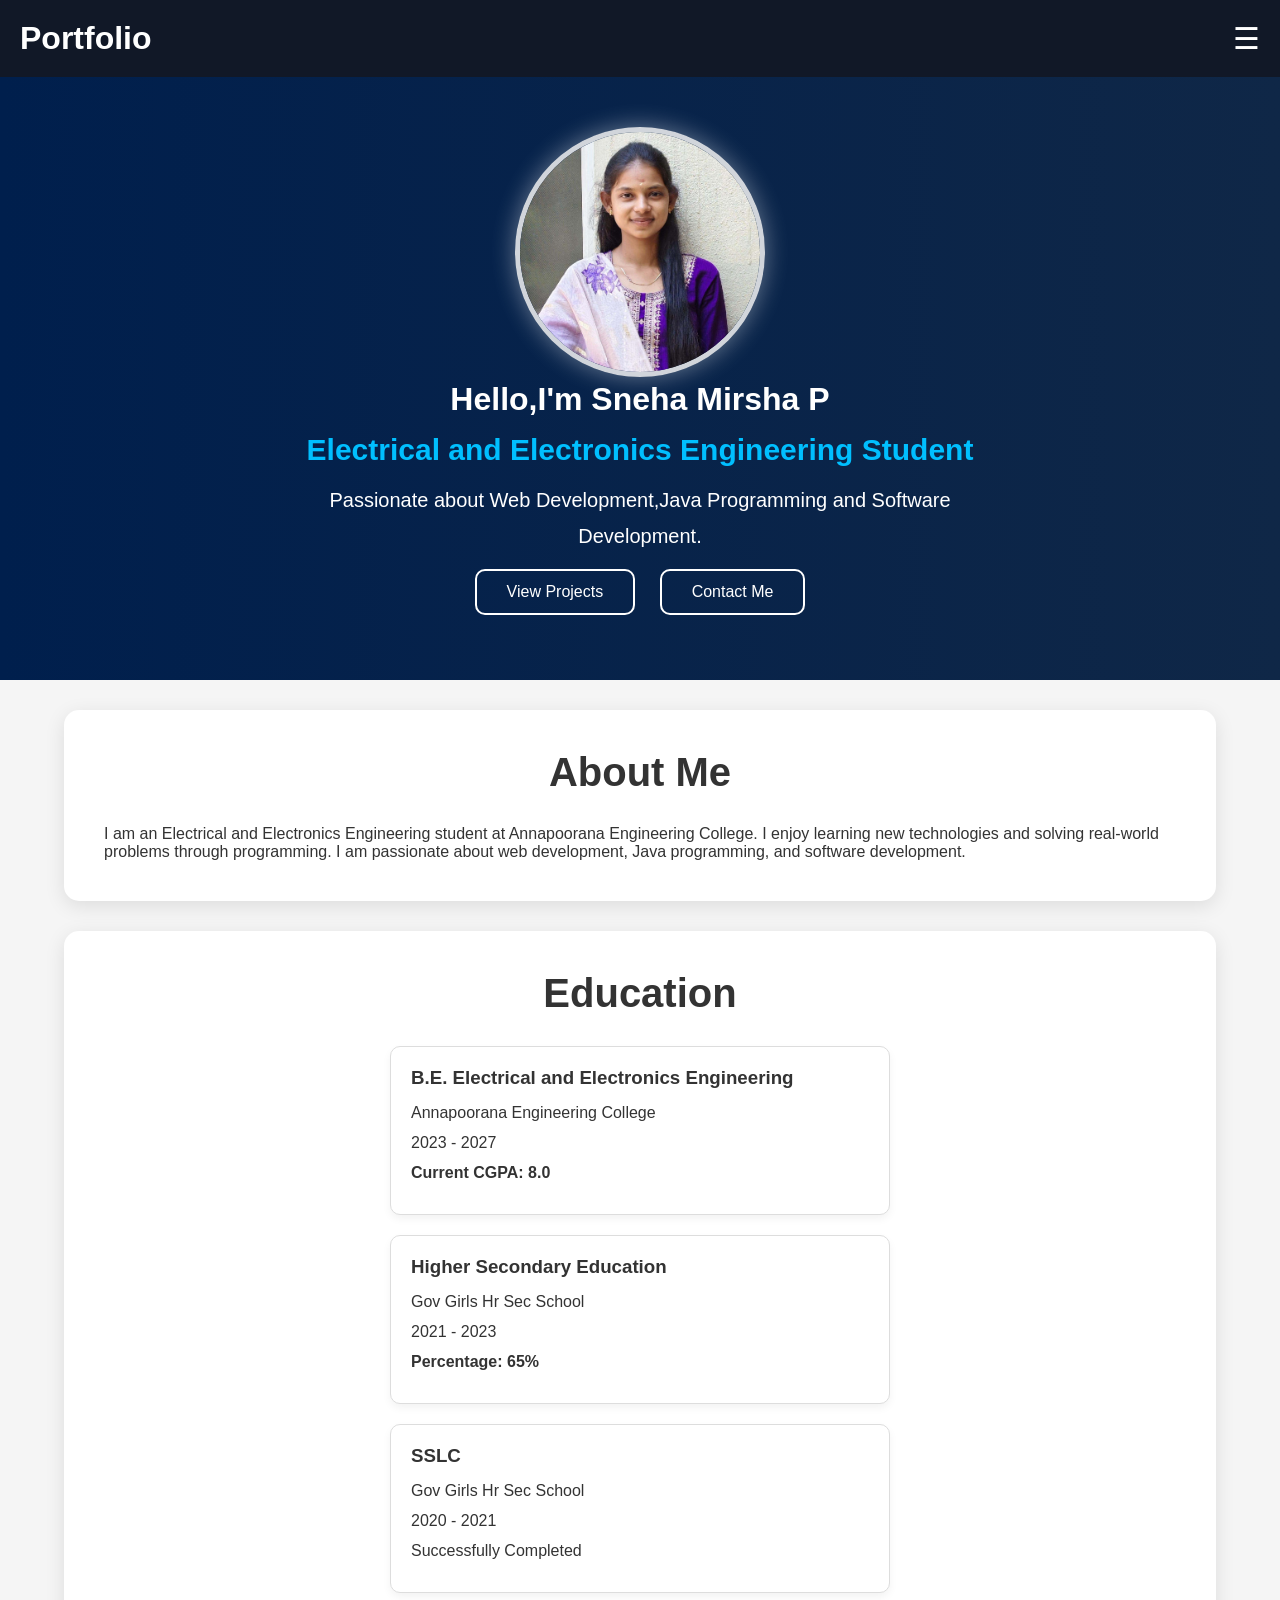
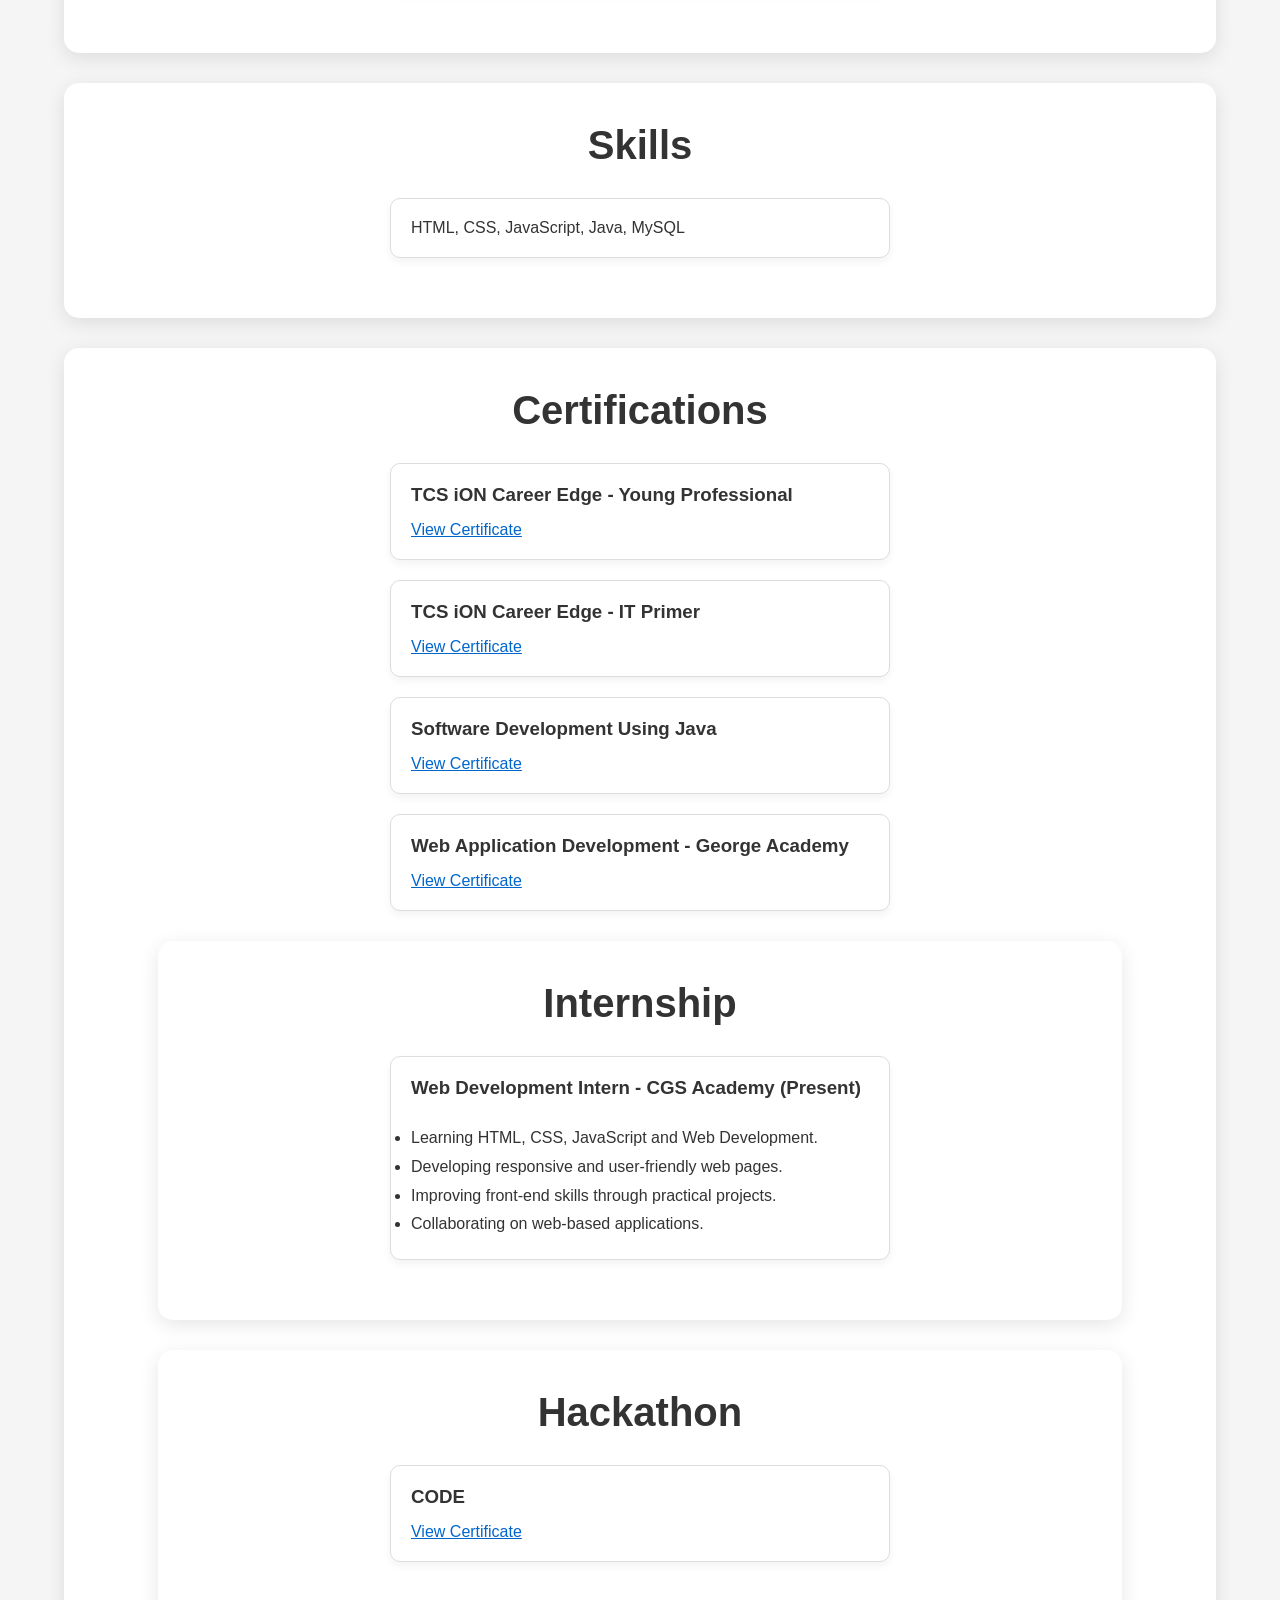
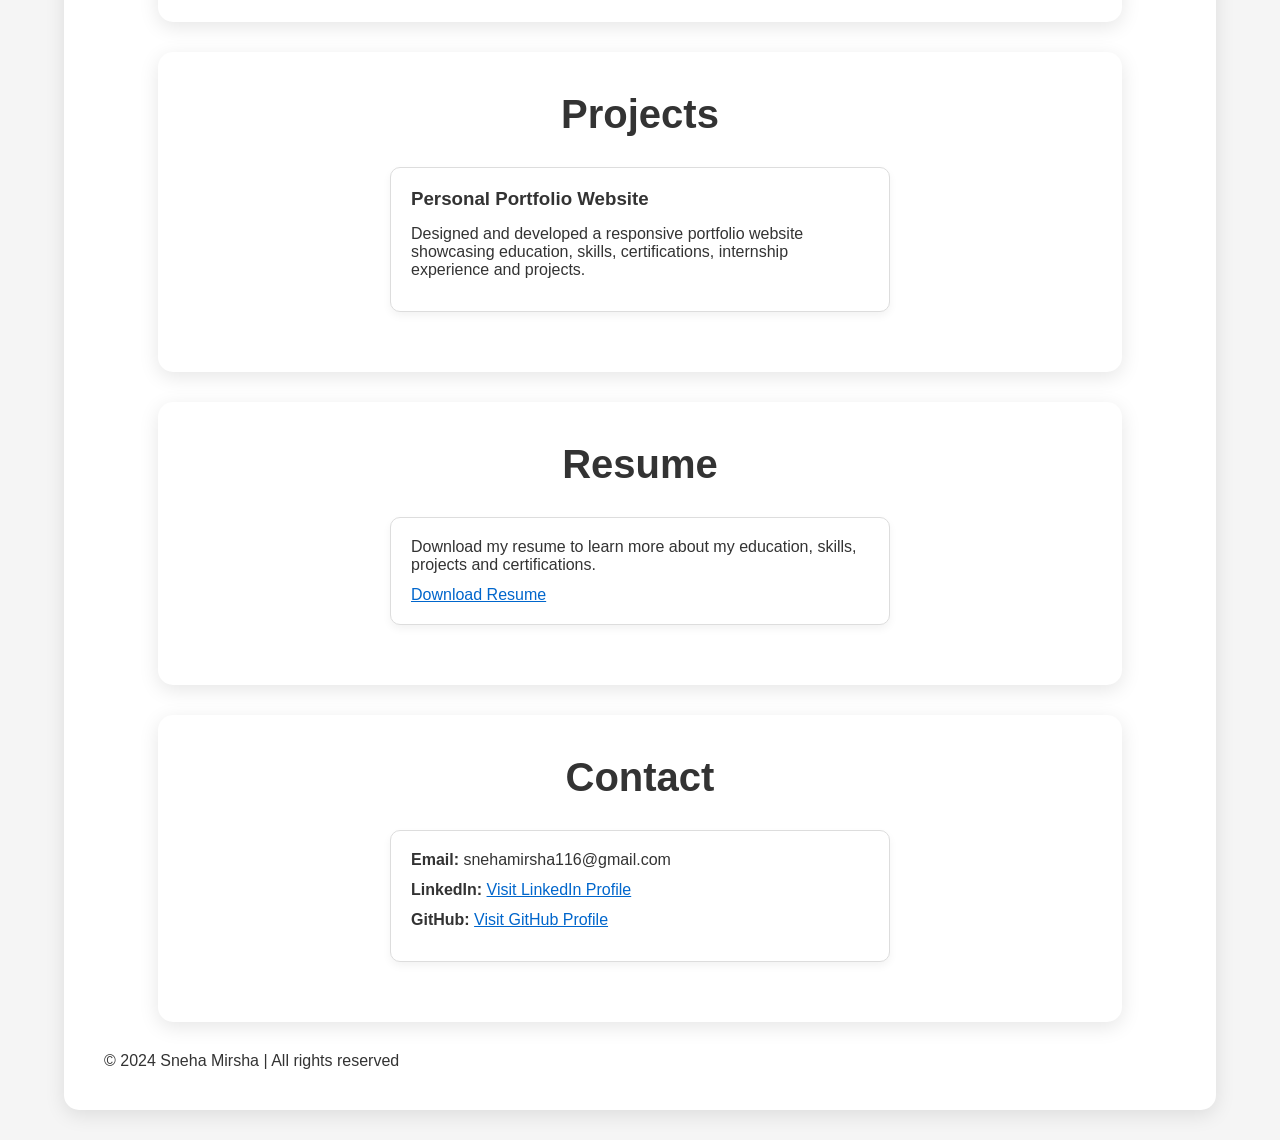
==== index.html @ e2362494 "Update index.html" ====
<!DOCTYPE html>
<html lang="en">
<head>
    <meta charset="UTF-8">
    <meta name="viewport" content="width=device-width, initial-scale=1.0">
    <title>Sneha Mirsha portfolio</title>
    <link rel="stylesheet" href="style.css">
</head>
<body>
    <nav>
        <h1>Portfolio</h1>
        <div class="menu-icon">☰</div>
    </nav>

<header class="hero">
    <img src="images/profile.jpg.jpeg" alt="Sneha Mirsha">
    <h1>Hello,I'm Sneha Mirsha P</h1>
    <h3>Electrical and Electronics Engineering Student</h3>
    <p>Passionate about Web Development,Java Programming and Software Development.</p>

    <a href="#projects" class="btn">View Projects</a>
    <a href="#contact" class="btn">Contact Me</a>
</header>

<section>
    <h2>About Me</h2>
    <p>
        I am an Electrical and Electronics Engineering student at Annapoorana Engineering College. I enjoy learning new technologies and solving real-world problems through programming. I am passionate about web development, Java programming, and software development.
    </p>
</section>

<section>
    <h2>Education</h2>

    <div class="card">
        <h3>B.E. Electrical and Electronics Engineering</h3>
        <p>Annapoorana Engineering College</p>
        <p>2023 - 2027</p>
        <p><strong>Current CGPA: 8.0</strong></p>
    </div>

    <div class="card">
        <h3>Higher Secondary Education</h3>
        <p>Gov Girls Hr Sec School</p>
        <p>2021 - 2023</p>
        <p><strong>Percentage: 65%</strong></p>
    </div>

    <div class="card">
        <h3>SSLC</h3>
        <p>Gov Girls Hr Sec School</p>
        <p>2020 - 2021</p>
        <p>Successfully Completed</p>
    </div>
</section>

<section>
    <h2>Skills</h2>
    <div class="card">
        HTML, CSS, JavaScript, Java, MySQL
    </div>
</section>

<section>
    <h2>Certifications</h2>

    <div class="card">
    <h3>TCS iON Career Edge - Young Professional</h3>

    <a href="images/youngprofessional.jpg" target="_blank">
        View Certificate
    </a>
</div>

    <div class="card">
    <h3>TCS iON Career Edge - IT Primer</h3>
    <a href="images/itprimer.jpg" target="_blank">
        View Certificate
    </a>
</div>

<div class="card">
    <h3>Software Development Using Java</h3>
    <a href="images/java.jpg" target="_blank">
        View Certificate
    </a>
</div>

<div class="card">
    <h3>Web Application Development - George Academy</h3>
    <a href="images/georgeacademy.jpg" target="_blank">
        View Certificate
    </a>
</div>

<section class="portfolio-section">
    <h2>Internship</h2>
    <div class="card">
        <h3>Web Development Intern - CGS Academy (Present)</h3>
        <ul>
            <li>Learning HTML, CSS, JavaScript and Web Development.</li>
            <li>Developing responsive and user-friendly web pages.</li>
            <li>Improving front-end skills through practical projects.</li>
            <li>Collaborating on web-based applications.</li>
        </ul>
    </div>
</section>

<section>
    <h2>Hackathon</h2>

    <div class="card">
    <h3>CODE</h3>
    <a href="images/hackathon.jpg" target="_blank">
        View Certificate
    </a>
</div>

</section>

<section id="projects">
    <h2>Projects</h2>

    <div class="card">
        <h3>Personal Portfolio Website</h3>

        <p>
            Designed and developed a responsive portfolio website showcasing education, skills, certifications, internship experience and projects.
        </p>

        <a href="https://snehamirsha-portfolio.vercel.app" target="_blank">
        </a>
    </div>
</section>

<section>
    <h2>Resume</h2>

    <div class="card">
        <p>
            Download my resume to learn more about my education, skills, projects and certifications.
        </p>

        <a href="resume.pdf" download>Download Resume</a>
    </div>
</section>

<section id="contact">
  <h2>Contact</h2>
  <div class="card">
    <p><strong>Email:</strong> snehamirsha116@gmail.com</p>
    
    <p>
      <strong>LinkedIn:</strong> 
      <a href="https://www.linkedin.com/in/snehamirsha-vijayaperumal-2962502a6" target="_blank">Visit LinkedIn Profile</a>
    </p>
    
    <p>
      <strong>GitHub:</strong> 
      <a href="https://github.com/snehamirsha116-droid" target="_blank">Visit GitHub Profile</a>
    </p>
  </div>
</section>

    <footer>
        <p>&copy; 2024 Sneha Mirsha | All rights reserved</p>
    </footer>

    <script src="script.js"></script>
</body>
</html>
---- style.css ----
*{
    margin:0;
    padding:0;
    box-sizing:border-box;
    font-family:'Poppins',sans-serif;
}

body{
    background:#f5f5f5;
    color:#333;
}

/* Navbar */
nav{
    background:#111827;
    color:white;
    padding:20px;
    display:flex;
    justify-content:space-between;
    align-items:center;
}

nav h1{
    font-size:32px;
}

.menu-icon{
    font-size:30px;
    cursor:pointer;
}

/* Hero Section */
.hero{
    background:linear-gradient(to right,#001f4d,#0f2747);
    color:white;
    padding:50px 20px;
    text-align:center;
}

.hero img{
    width:250px;
    height:250px;
    border-radius:50%;
    object-fit:cover;
    border:5px solid #d1d5db;
    box-shadow:0 0 25px rgba(255,255,255,0.4);
}

.hero h2{
    font-size:50px;
    margin-top:20px;
}

.hero h3{
    color:#00bfff;
    margin:15px 0;
    font-size:30px;
}

.hero p{
    max-width:700px;
    margin:auto;
    line-height:1.8;
    font-size:20px;
}

.btn{
    display:inline-block;
    margin:15px 10px;
    padding:12px 30px;
    border:2px solid white;
    border-radius:10px;
    color:white;
    text-decoration:none;
    transition:.3s;
}

.btn:hover{
    background:white;
    color:#001f4d;
}

/* Sections */
section{
    background:white;
    margin:30px auto;
    padding:40px;
    width:90%;
    border-radius:15px;
    box-shadow:0 5px 20px rgba(0,0,0,.1);
}

section h2{
    text-align: center;
    font-size: 40px;
    margin-bottom: 30px;
}
    

/* Cards */
.card{
    background: #fff;
    border:1px solid #ddd;
    border-radius:15px;
    padding:25px;
    margin:20px auto;
    width:80%;
    text-align:center;
    box-shadow:0 4px 10px rgba(0,0,0,0.1);
    
}

.card h3{
    margin-bottom:15px;
}

.card button{
    margin-top:15px;
    padding:10px 20px;
    border: radius 20px;
    border: 1px solid #333;
    background: white;
    cursor: pointer;
}

.card ul{
    text-align: left;
    display: inline-block;
    margin-top: 10px;
    line-height: 1.8;
}

/* Skills */
.skills{
    display:flex;
    flex-wrap:wrap;
    justify-content:center;
    gap:15px;
}

.skill{
    border:1px solid #ddd;
    padding:12px 25px;
    border-radius:10px;
    background:white;
}
/* Mobile */
@media(max-width:768px){

.hero img{
    width:180px;
    height:180px;
}

.hero h2{
    font-size:32px;
}

.hero h3{
    font-size:24px;
}

.hero p{
    font-size:18px;
}

section h2{
    font-size:32px;
}

}
.card {
  border: 1px solid #ddd;
  padding: 20px;
  border-radius: 10px;
  background: white;
  max-width: 500px;
  margin: 20px auto;
  box-shadow: 0 4px 8px rgba(0, 0, 0, 0.05);
  text-align: left;
}

.card p {
  margin-bottom: 12px;
  font-size: 16px;
  color: #333;
}

.card a {
  color: #0066cc;
  text-decoration: underline;
}
.contact-icons {
    text-align: center;
    margin: 30px 0;
    padding-bottom: 20px;
}

.contact-icons a {
    margin: 0 15px;
    font-size: 32px;
    color: #0077b5;
    text-decoration: none;
    display: inline-block;
    transition: transform 0.3s ease, color 0.3s ease;
}

.contact-icons a:hover {
    transform: scale(1.2);
    color: #005582;
}
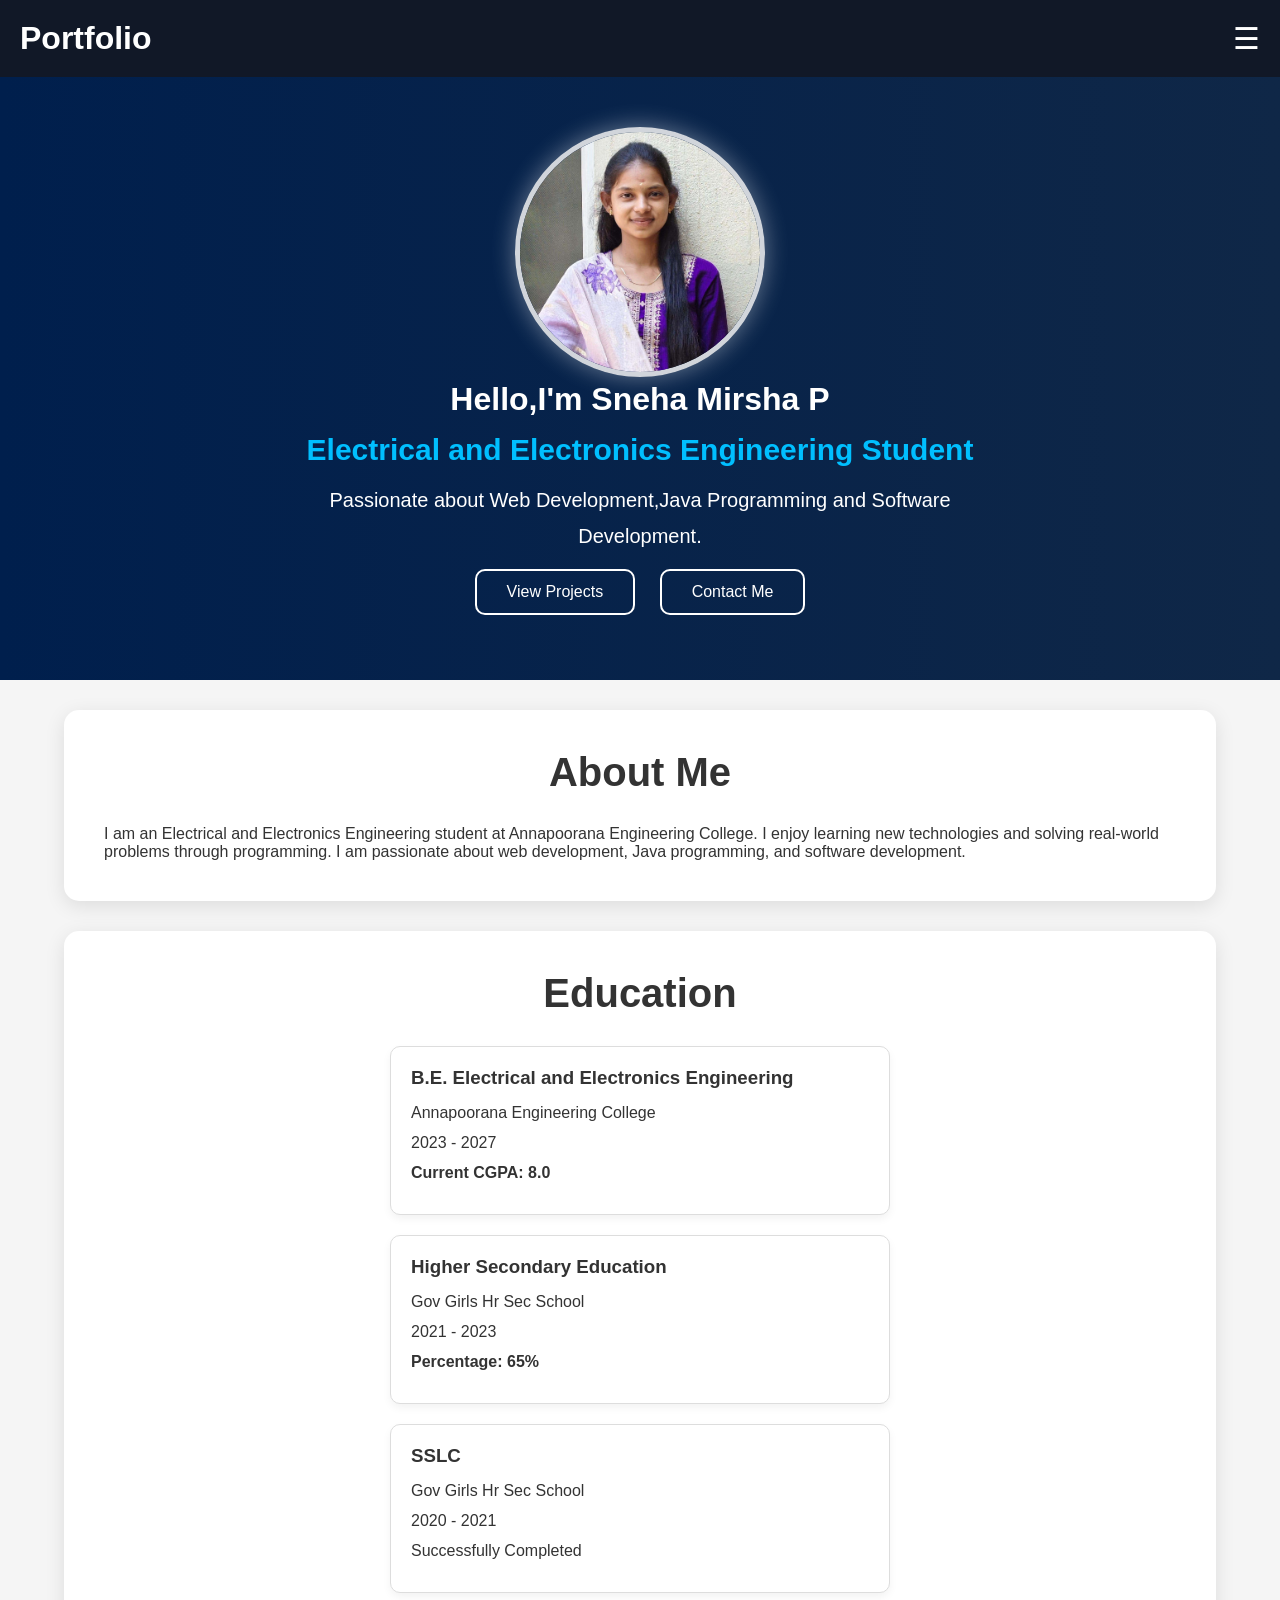
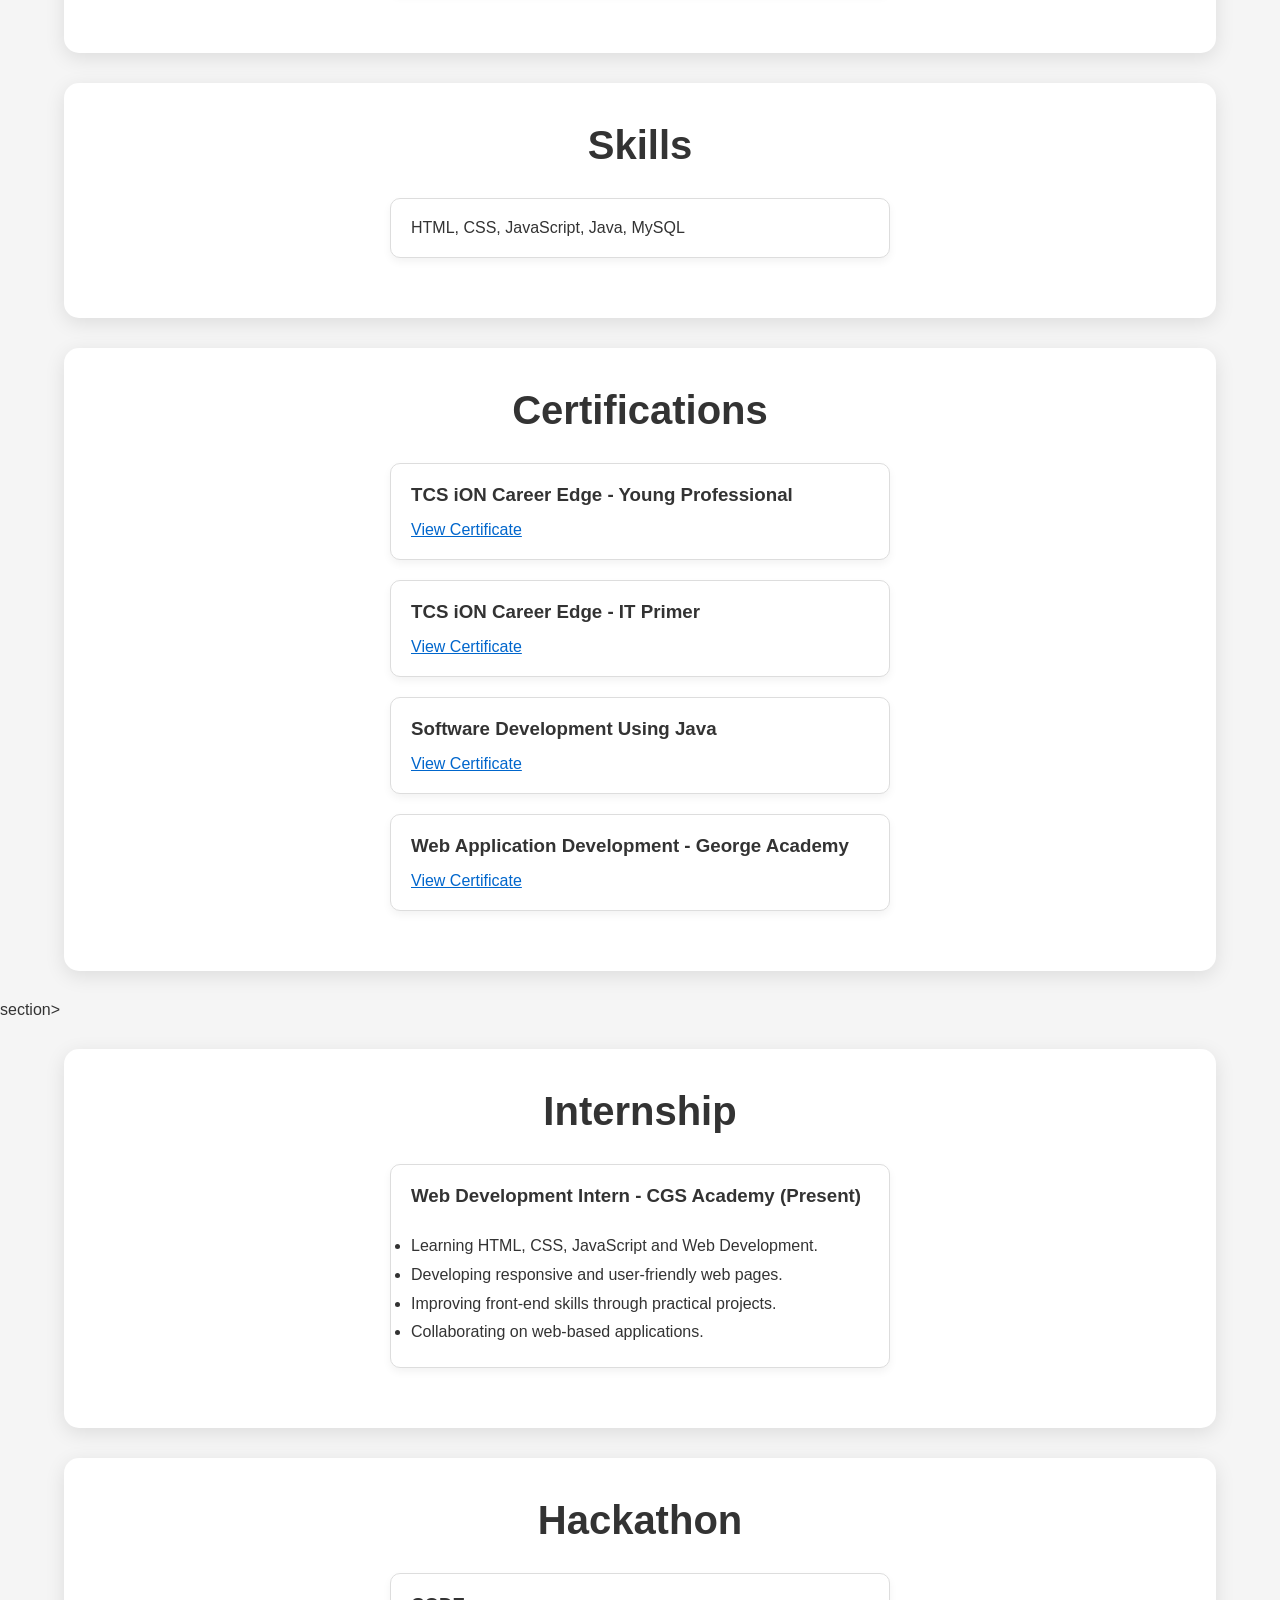
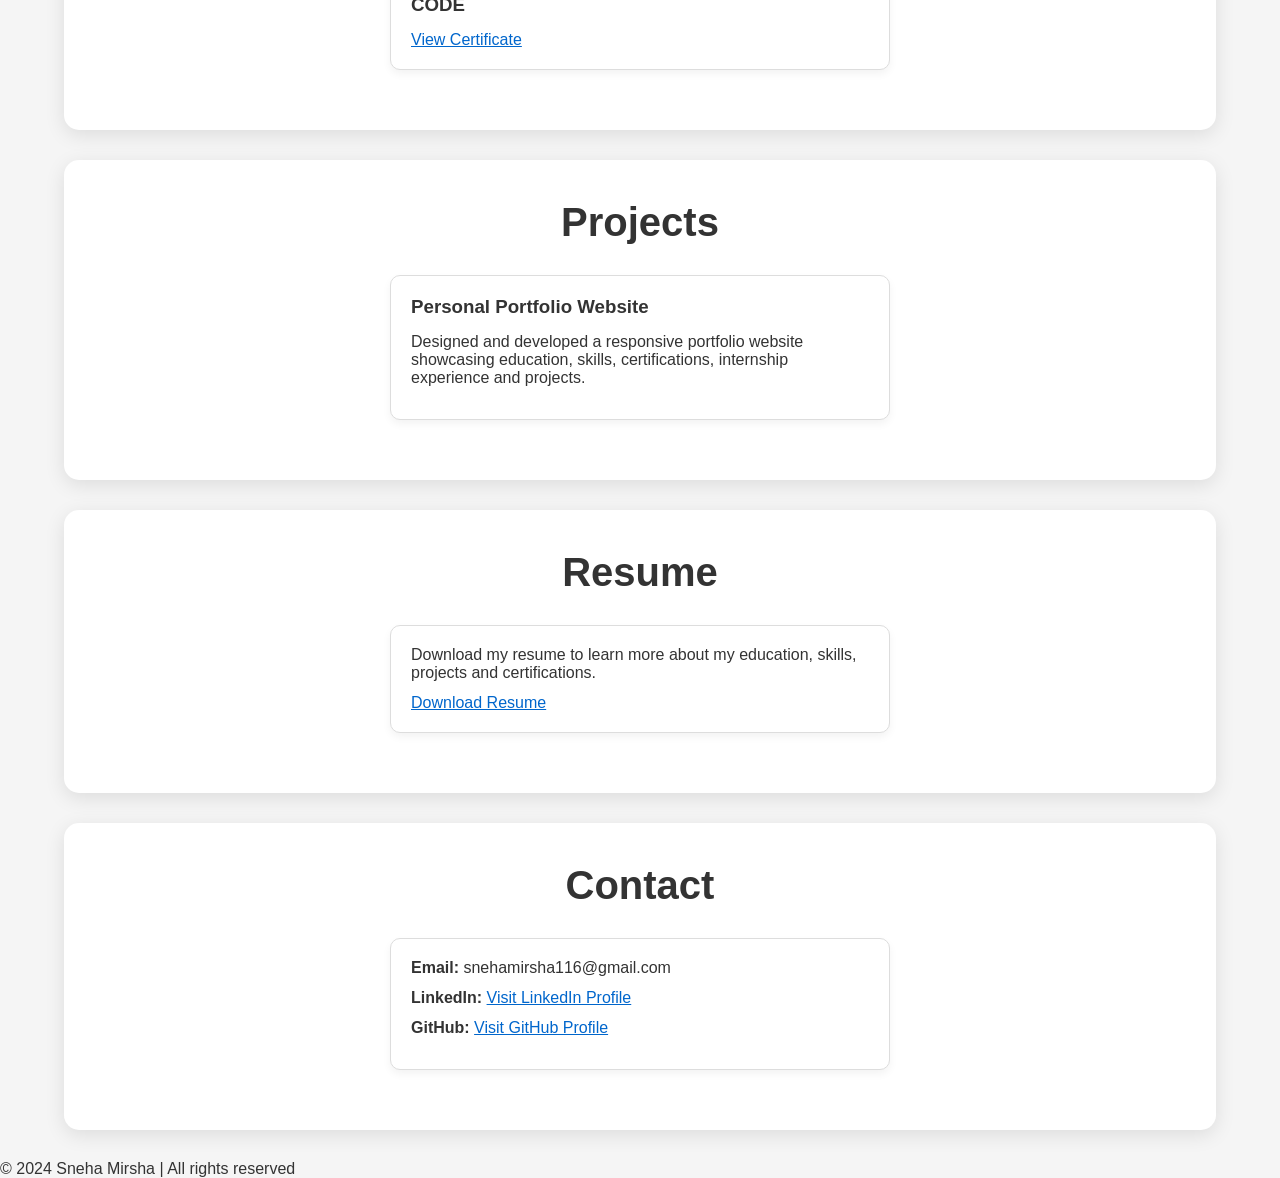
==== commit 7f853b62: "Format HTML file with proper indentation" ====
--- a/index.html
+++ b/index.html
@@ -92,7 +92,7 @@
         View Certificate
     </a>
 </div>
-
+</section>section>
 <section class="portfolio-section">
     <h2>Internship</h2>
     <div class="card">
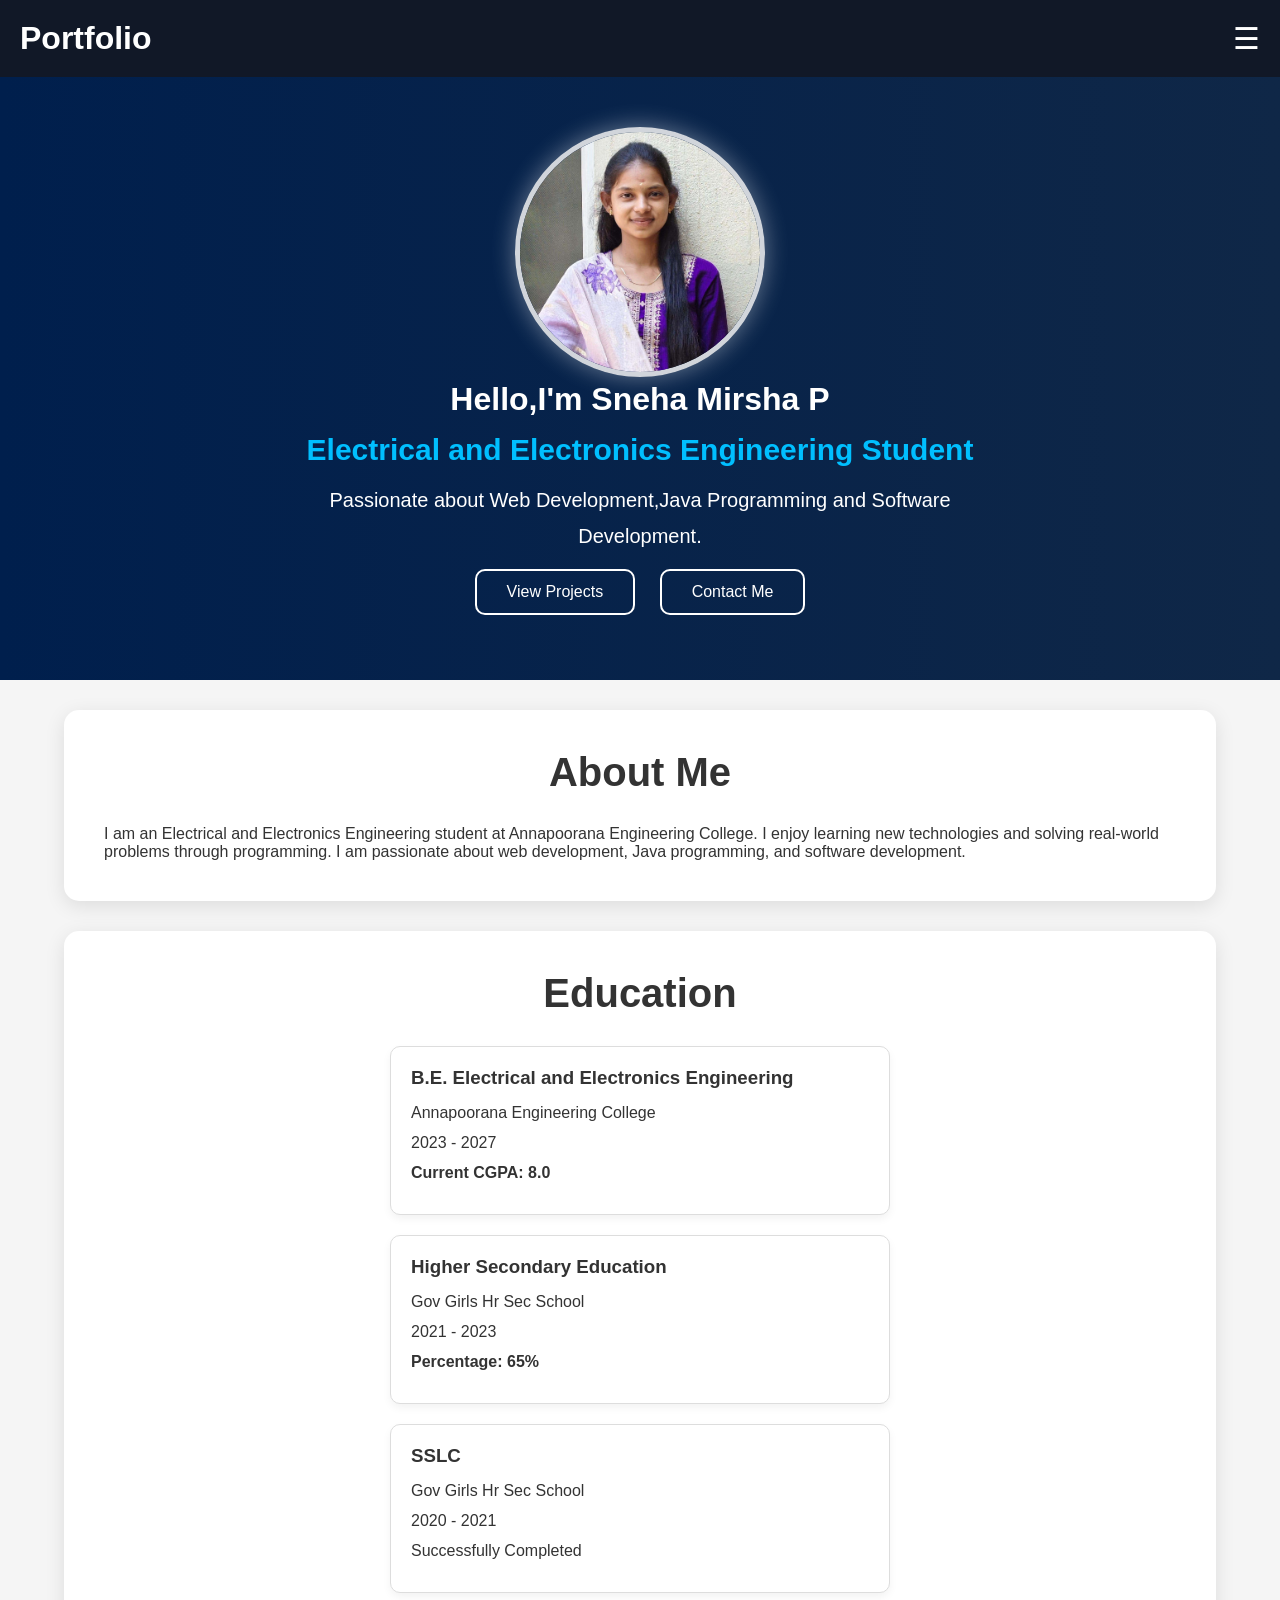
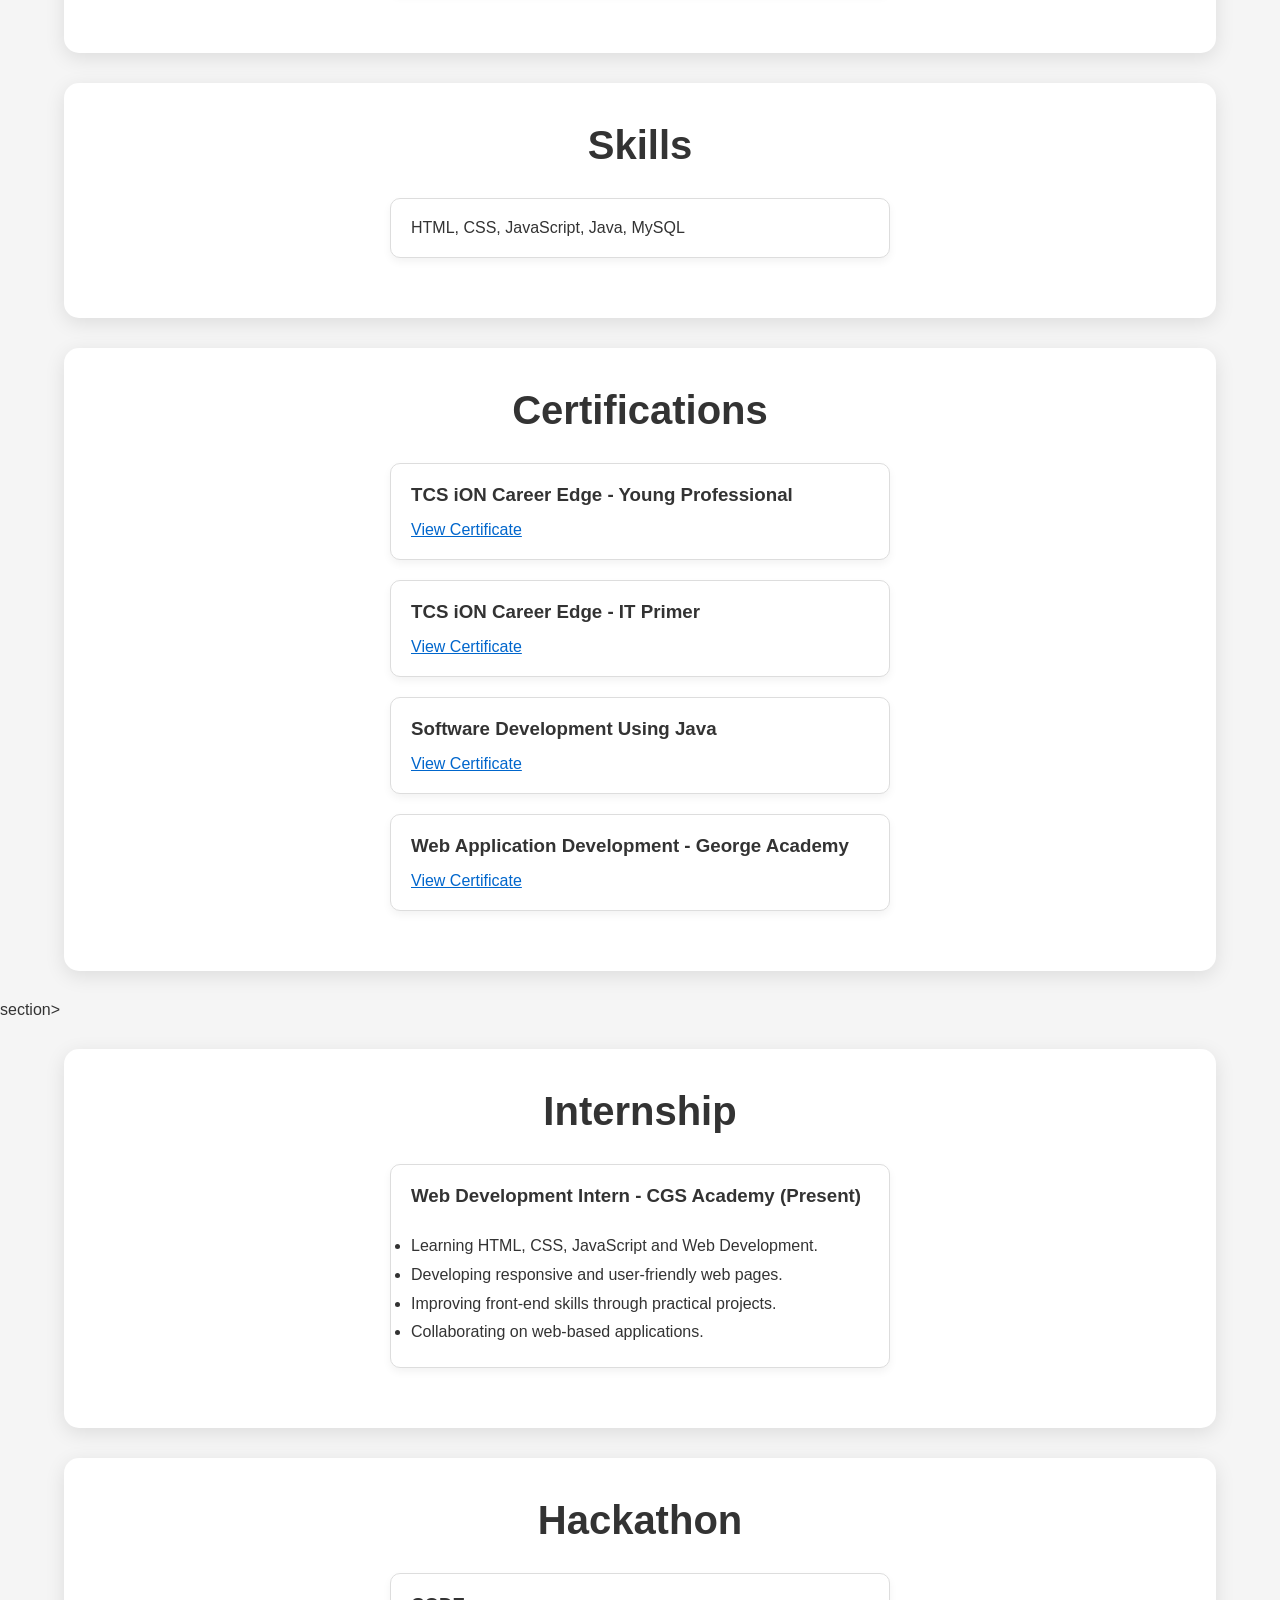
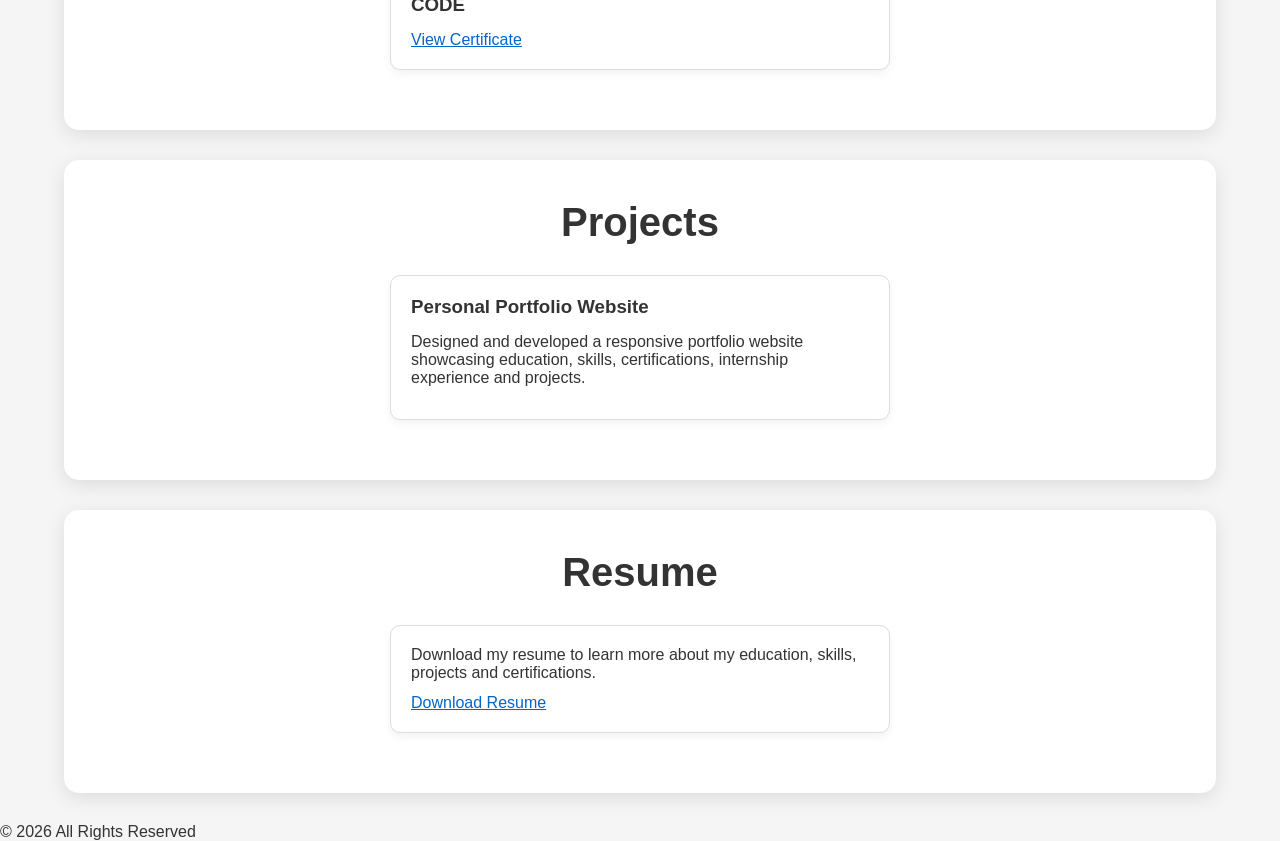
==== commit 0d6edf7e: "Update index.html" ====
--- a/index.html
+++ b/index.html
@@ -67,28 +67,28 @@
     <div class="card">
     <h3>TCS iON Career Edge - Young Professional</h3>
 
-    <a href="images/youngprofessional.jpg" target="_blank">
+    <a href="images/youngprofessional.jpg.jpeg" target="_blank">
         View Certificate
     </a>
 </div>
 
     <div class="card">
     <h3>TCS iON Career Edge - IT Primer</h3>
-    <a href="images/itprimer.jpg" target="_blank">
+    <a href="images/itprimer.jpg.jpeg" target="_blank">
         View Certificate
     </a>
 </div>
 
 <div class="card">
     <h3>Software Development Using Java</h3>
-    <a href="images/java.jpg" target="_blank">
+    <a href="images/java.jpg.jpeg" target="_blank">
         View Certificate
     </a>
 </div>
 
 <div class="card">
     <h3>Web Application Development - George Academy</h3>
-    <a href="images/georgeacademy.jpg" target="_blank">
+    <a href="images/georgeacademy.jpg.jpeg" target="_blank">
         View Certificate
     </a>
 </div>
@@ -111,7 +111,7 @@
 
     <div class="card">
     <h3>CODE</h3>
-    <a href="images/hackathon.jpg" target="_blank">
+    <a href="images/hackathon.jpg.jpeg" target="_blank">
         View Certificate
     </a>
 </div>
@@ -145,27 +145,14 @@
     </div>
 </section>
 
-<section id="contact">
-  <h2>Contact</h2>
-  <div class="card">
-    <p><strong>Email:</strong> snehamirsha116@gmail.com</p>
-    
-    <p>
-      <strong>LinkedIn:</strong> 
-      <a href="https://www.linkedin.com/in/snehamirsha-vijayaperumal-2962502a6" target="_blank">Visit LinkedIn Profile</a>
-    </p>
-    
-    <p>
-      <strong>GitHub:</strong> 
-      <a href="https://github.com/snehamirsha116-droid" target="_blank">Visit GitHub Profile</a>
-    </p>
-  </div>
-</section>
-
-    <footer>
-        <p>&copy; 2024 Sneha Mirsha | All rights reserved</p>
-    </footer>
-
+<footer id="contact">
+    <div class="footer-icons">
+        <a href="https://github.com/snehamirsha116-droid" target="_blank" aria-label="GitHub"><i class="fab fa-github"></i></a>
+        <a href="https://www.linkedin.com/in/snehamirsha-vijayaperumal-2962502a6" target="_blank" aria-label="LinkedIn"><i class="fab fa-linkedin"></i></a>
+        <a href="mailto:snehamirsha116@gmail.com" aria-label="Email"><i class="fas fa-envelope"></i></a>
+    </div>
+    <p>&copy; 2026 All Rights Reserved</p>
+</footer>
     <script src="script.js"></script>
 </body>
 </html>
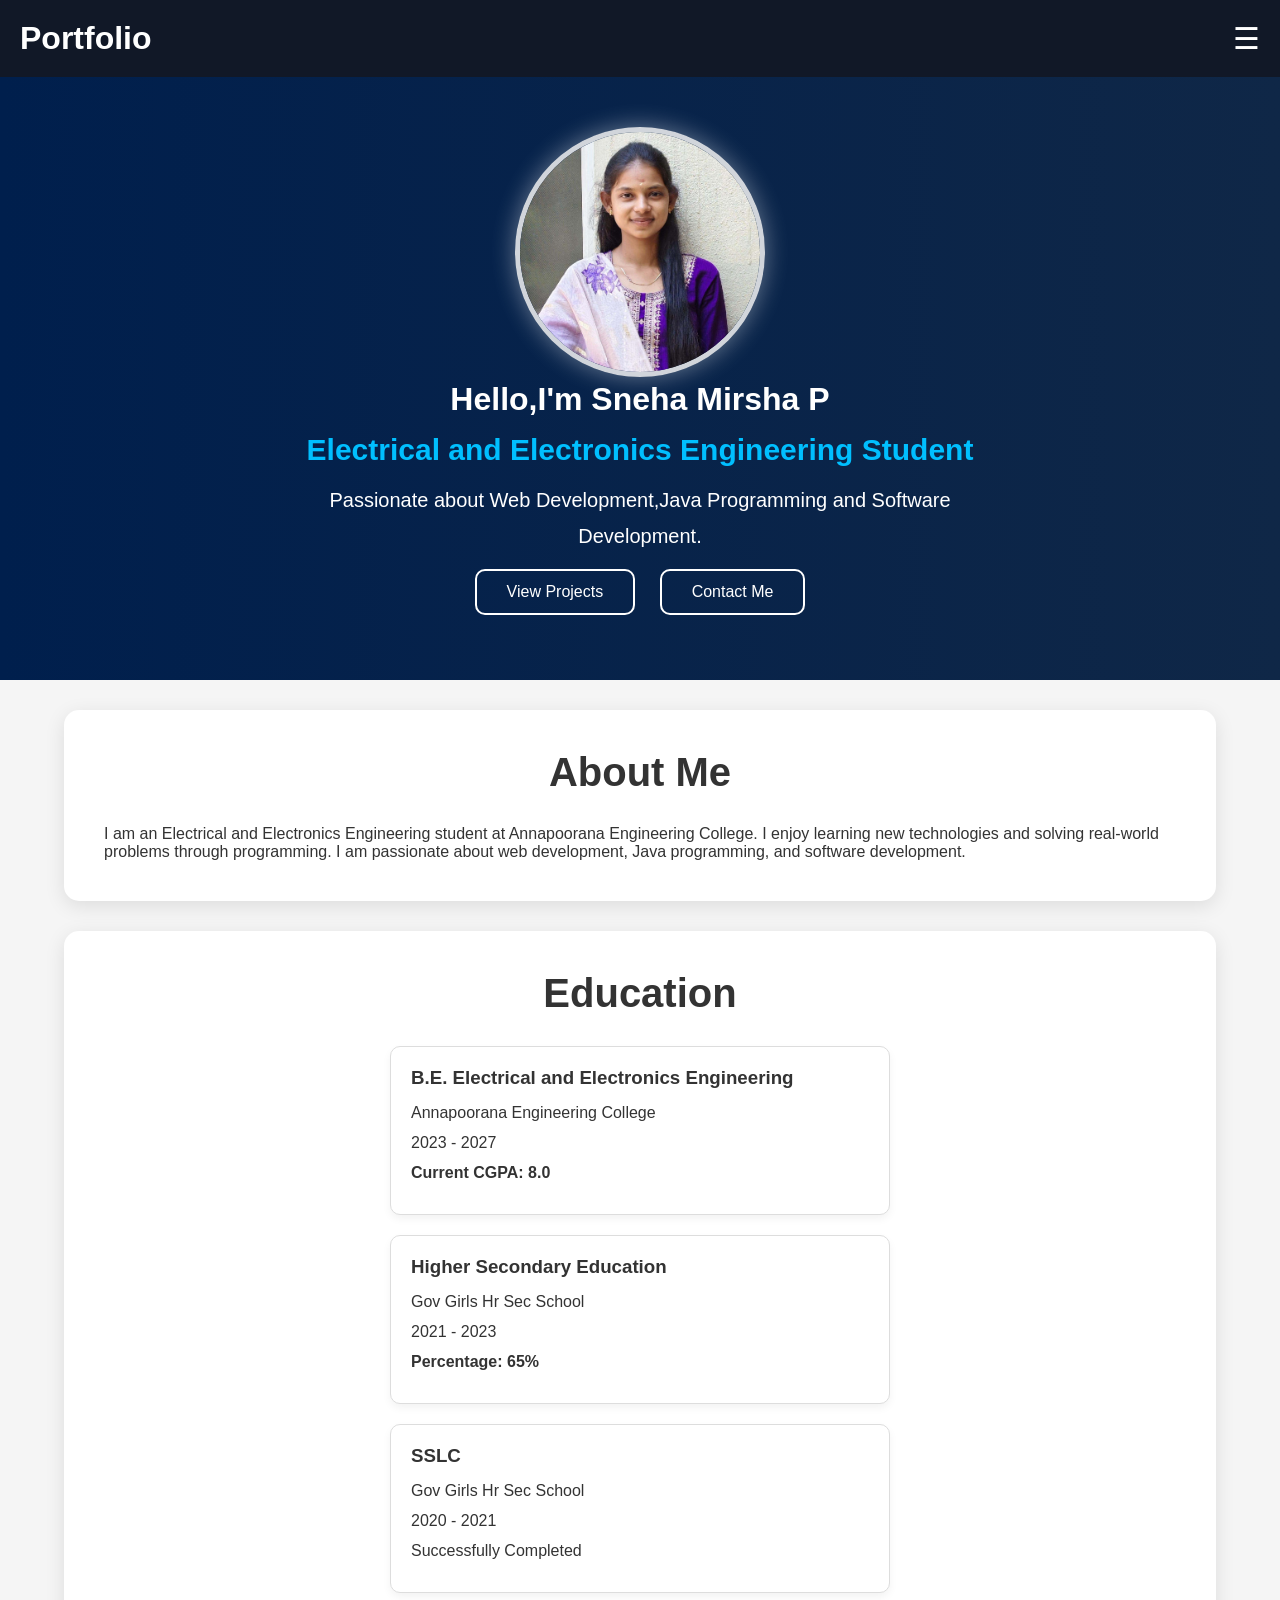
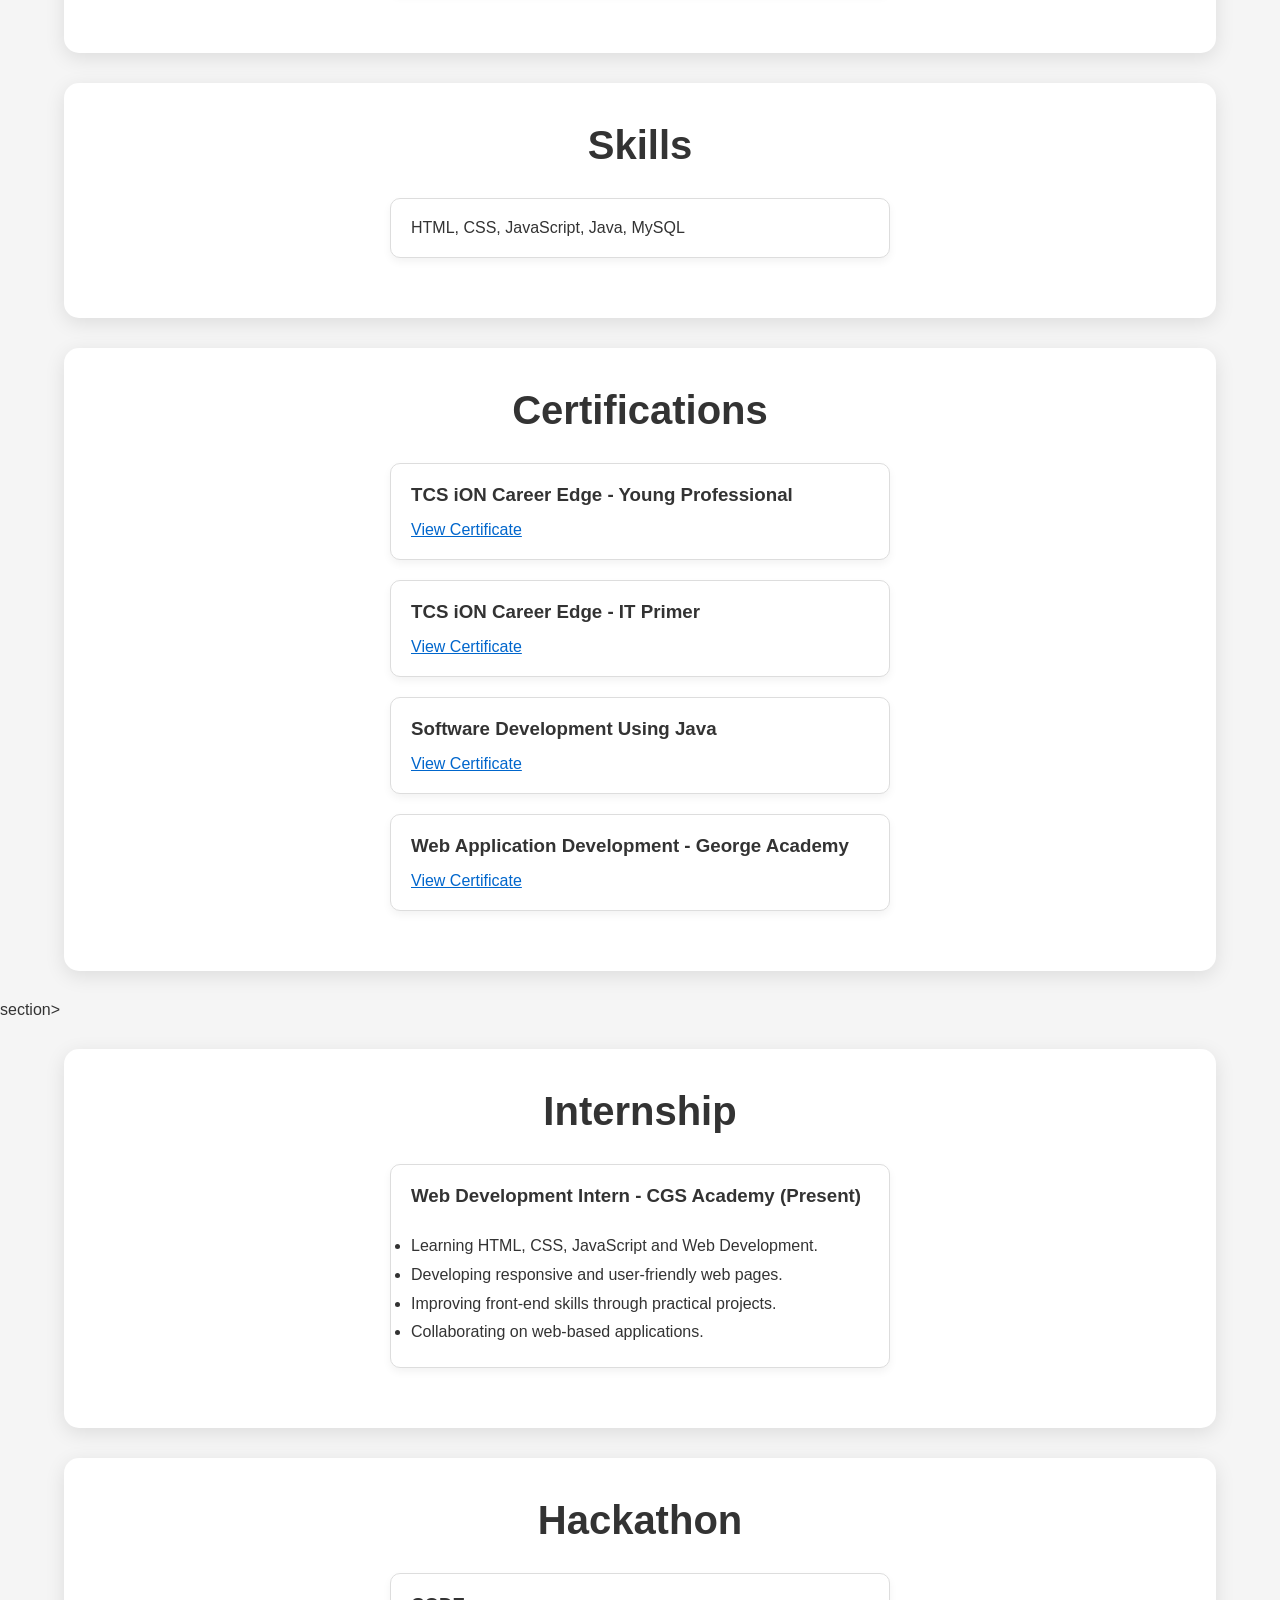
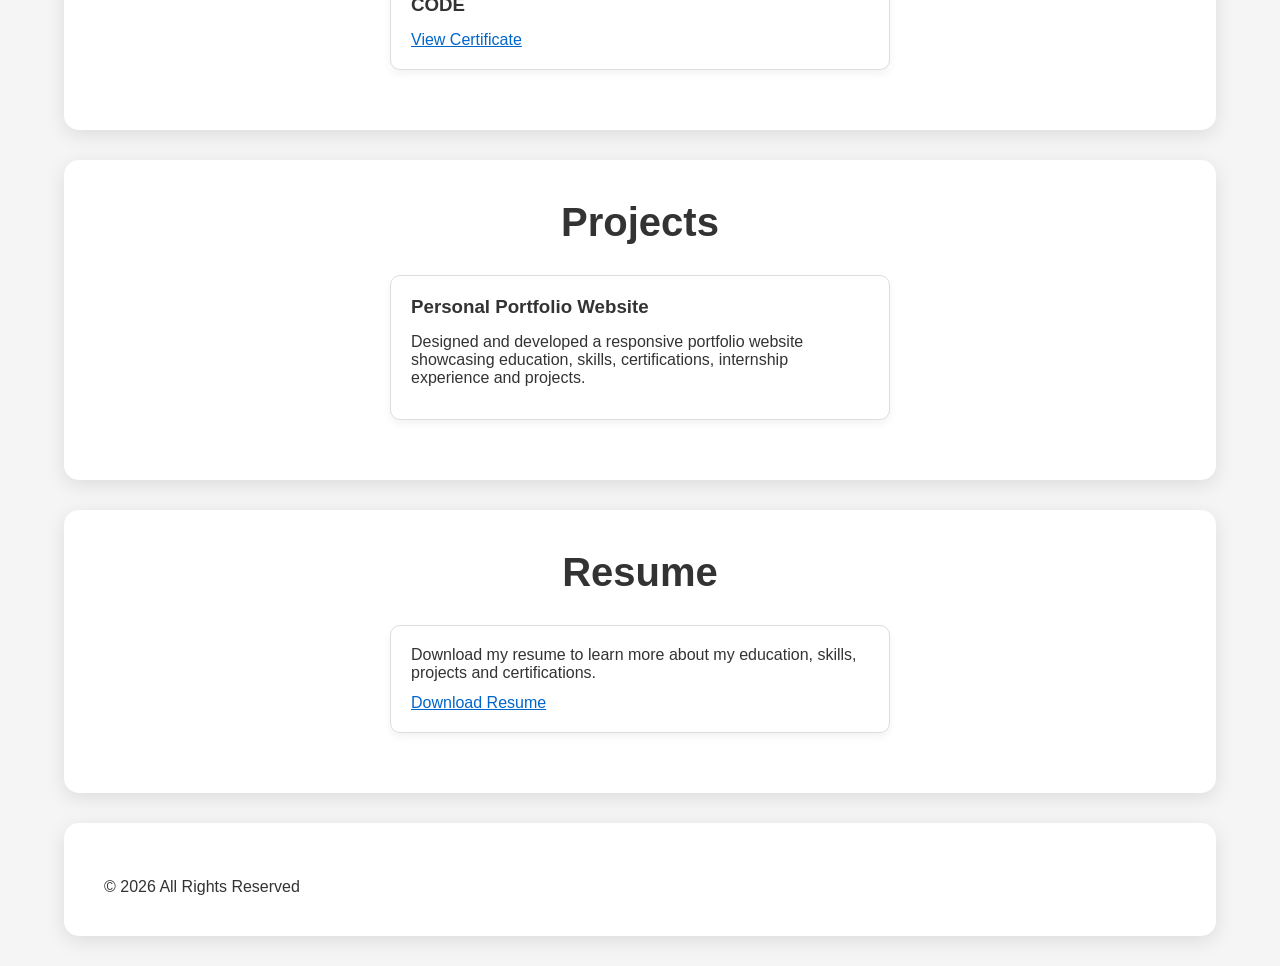
==== commit 738a3f21: "Update index.html" ====
--- a/index.html
+++ b/index.html
@@ -145,14 +145,14 @@
     </div>
 </section>
 
-<footer id="contact">
+<section id="contact">
     <div class="footer-icons">
         <a href="https://github.com/snehamirsha116-droid" target="_blank" aria-label="GitHub"><i class="fab fa-github"></i></a>
         <a href="https://www.linkedin.com/in/snehamirsha-vijayaperumal-2962502a6" target="_blank" aria-label="LinkedIn"><i class="fab fa-linkedin"></i></a>
         <a href="mailto:snehamirsha116@gmail.com" aria-label="Email"><i class="fas fa-envelope"></i></a>
     </div>
     <p>&copy; 2026 All Rights Reserved</p>
-</footer>
+</section>
     <script src="script.js"></script>
 </body>
 </html>
--- a/style.css
+++ b/style.css
@@ -190,22 +190,34 @@
   color: #0066cc;
   text-decoration: underline;
 }
-.contact-icons {
+footer {
+    background-color: #1a1a1a;
+    padding: 30px 20px;
     text-align: center;
-    margin: 30px 0;
-    padding-bottom: 20px;
-}
-
-.contact-icons a {
-    margin: 0 15px;
-    font-size: 32px;
+    width: 100%;
+}
+
+.footer-icons {
+    margin-bottom: 15px;
+    display: flex;
+    justify-content: center;
+    gap: 25px;
+}
+
+.footer-icons a {
     color: #0077b5;
-    text-decoration: none;
+    font-size: 24px;
+    transition: transform 0.2s, color 0.2s;
     display: inline-block;
-    transition: transform 0.3s ease, color 0.3s ease;
-}
-
-.contact-icons a:hover {
-    transform: scale(1.2);
-    color: #005582;
-}
+}
+
+.footer-icons a:hover {
+    color: #00a0dc;
+    transform: scale(1.1);
+}
+
+footer p {
+    color: #ffffff;
+    font-size: 14px;
+    margin: 0;
+}
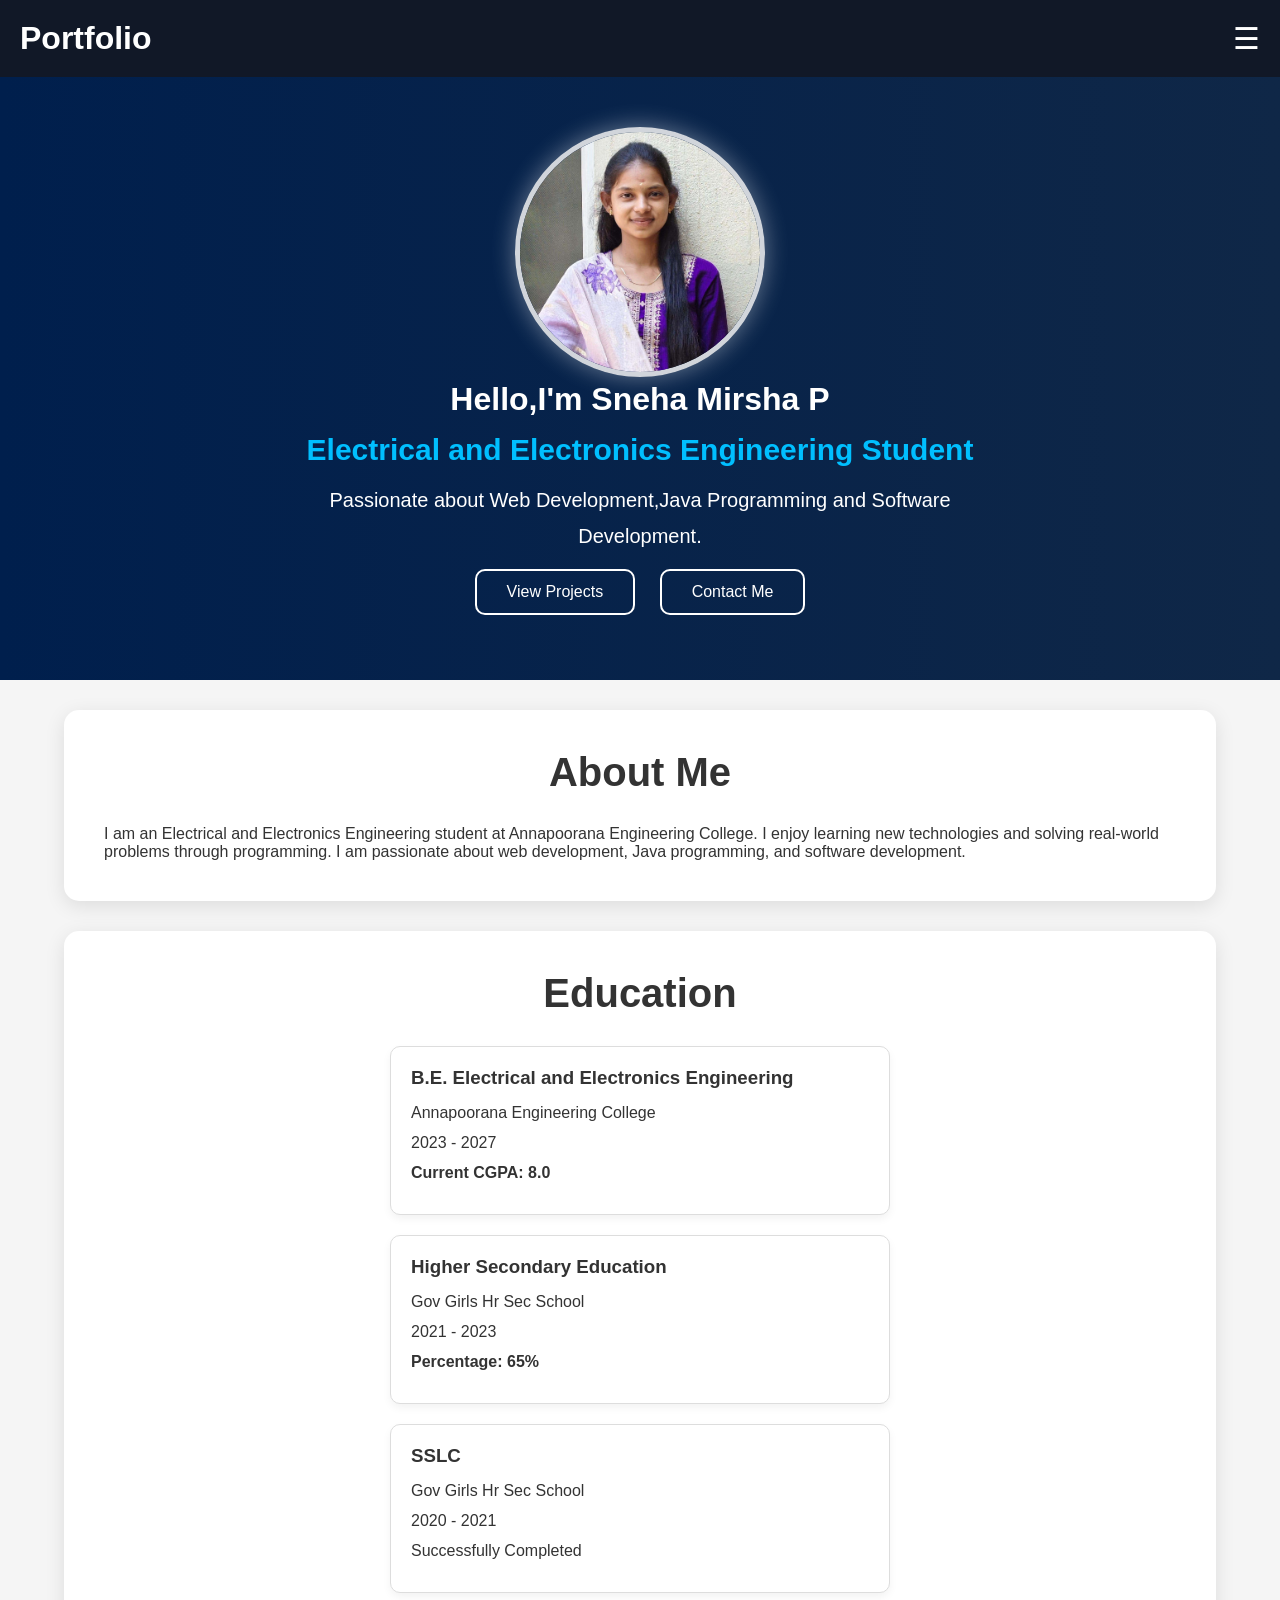
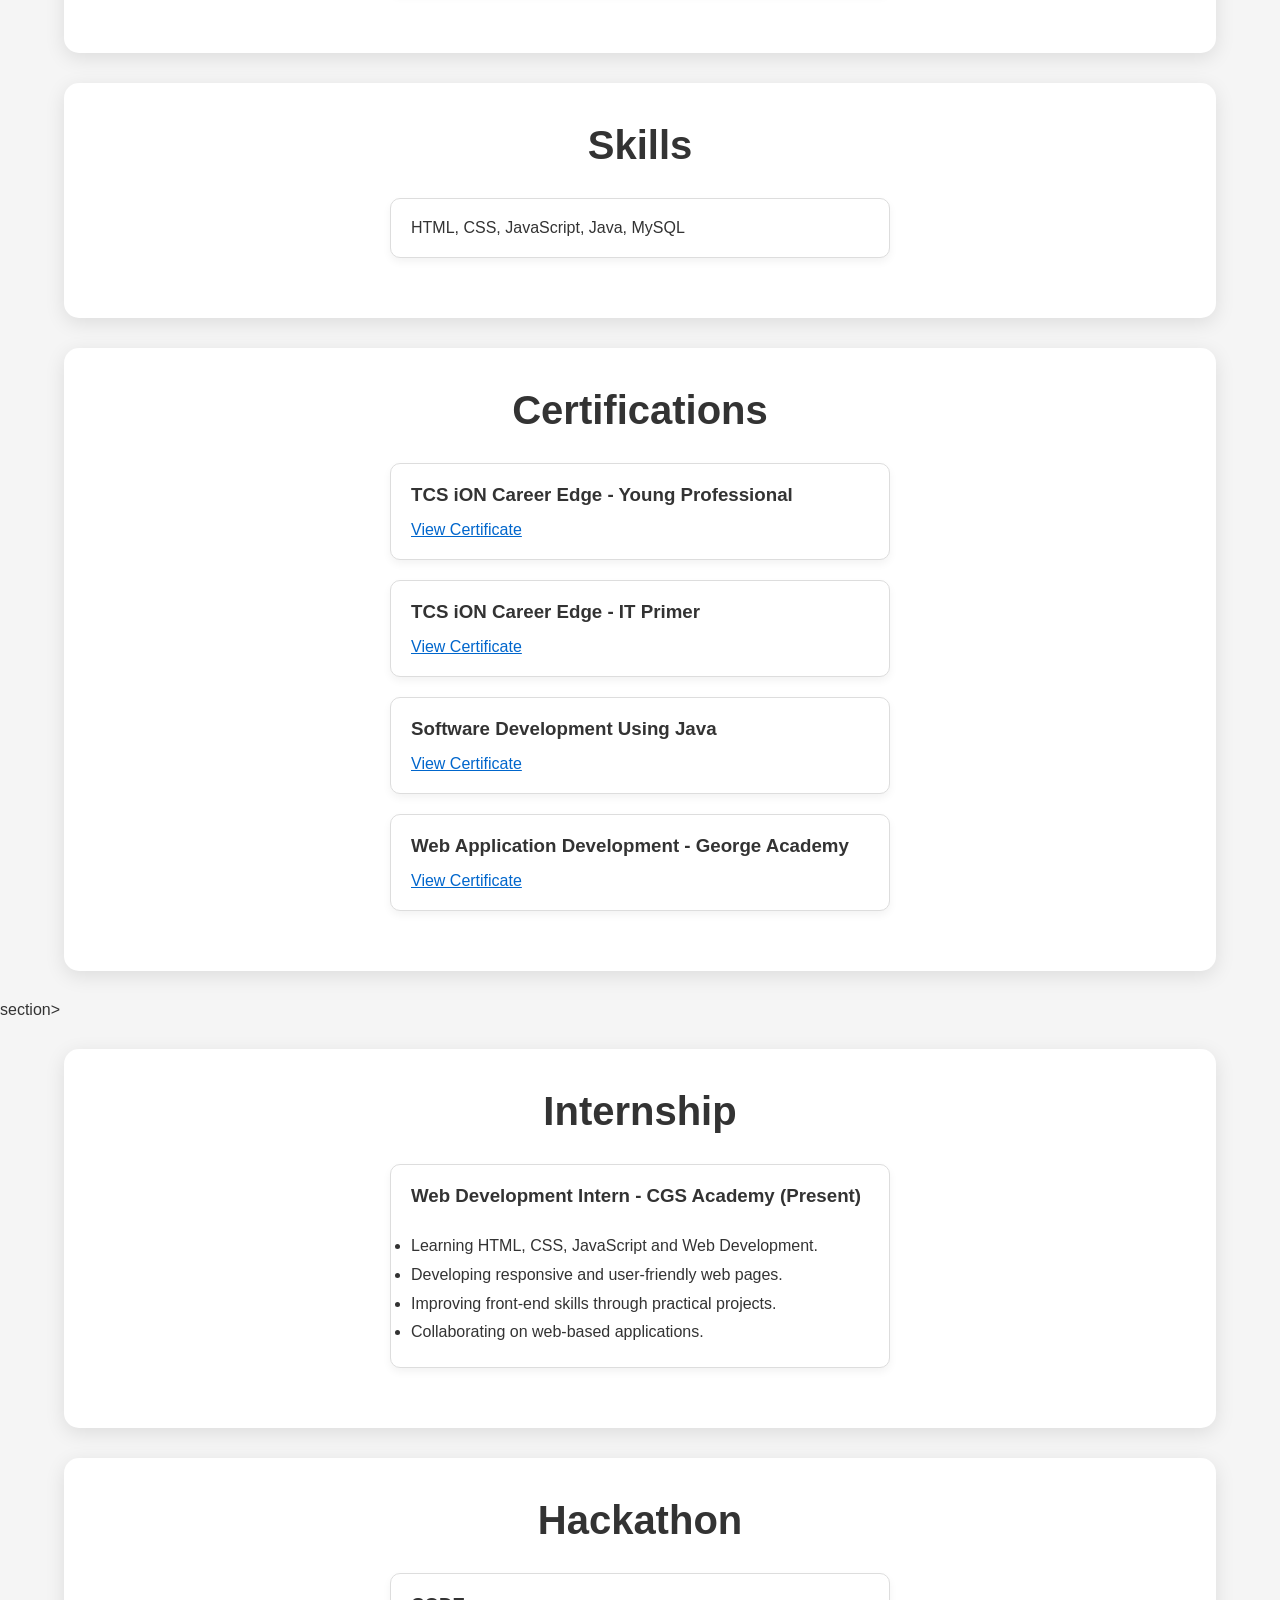
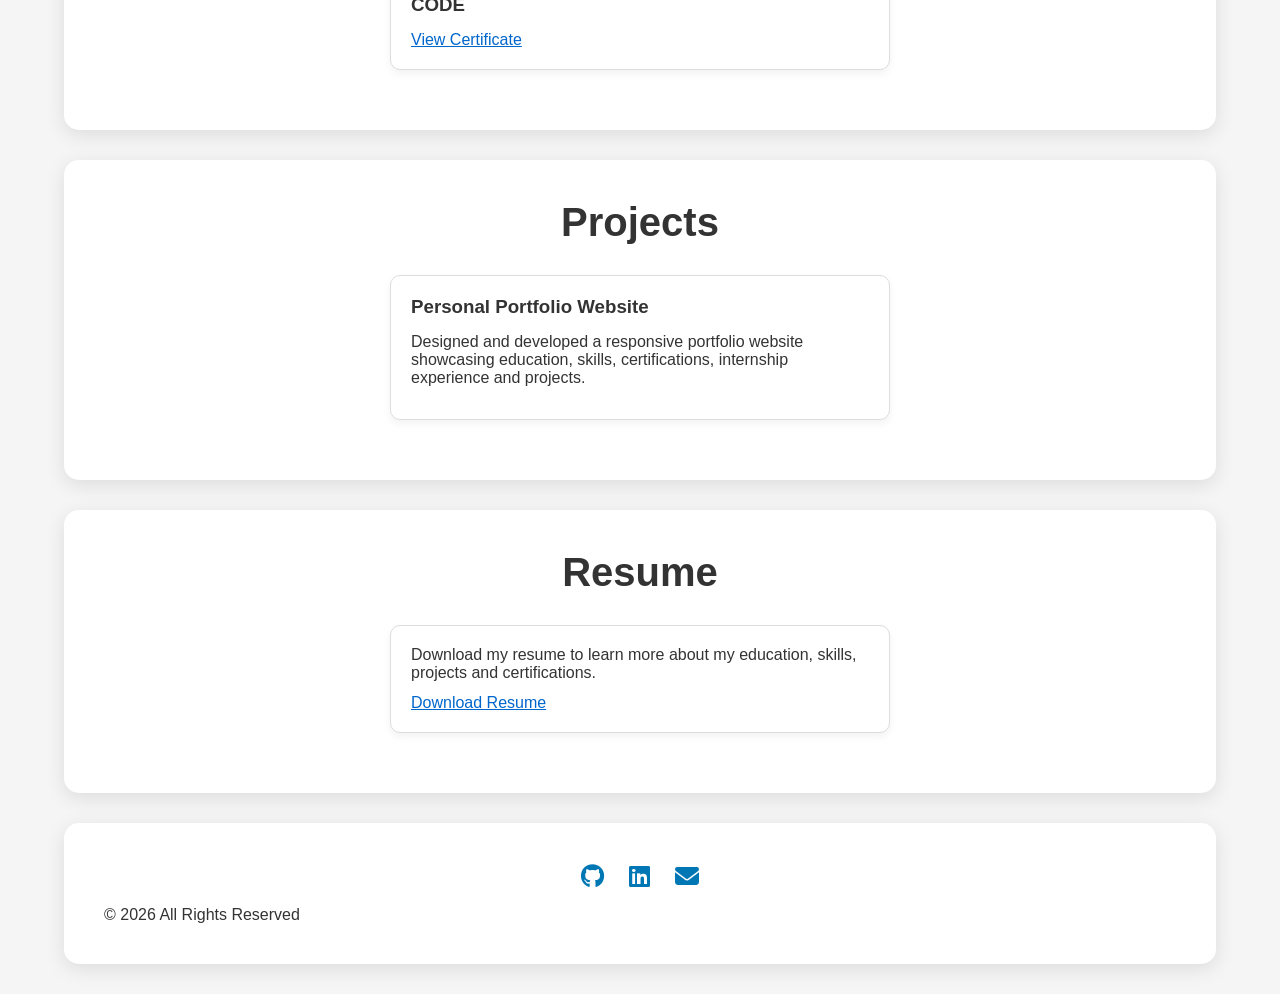
==== commit b06fdc3b: "Update index.html" ====
--- a/index.html
+++ b/index.html
@@ -5,6 +5,7 @@
     <meta name="viewport" content="width=device-width, initial-scale=1.0">
     <title>Sneha Mirsha portfolio</title>
     <link rel="stylesheet" href="style.css">
+    <link rel="stylesheet" href="https://cdnjs.cloudflare.com/ajax/libs/font-awesome/6.4.0/css/all.min.css">
 </head>
 <body>
     <nav>
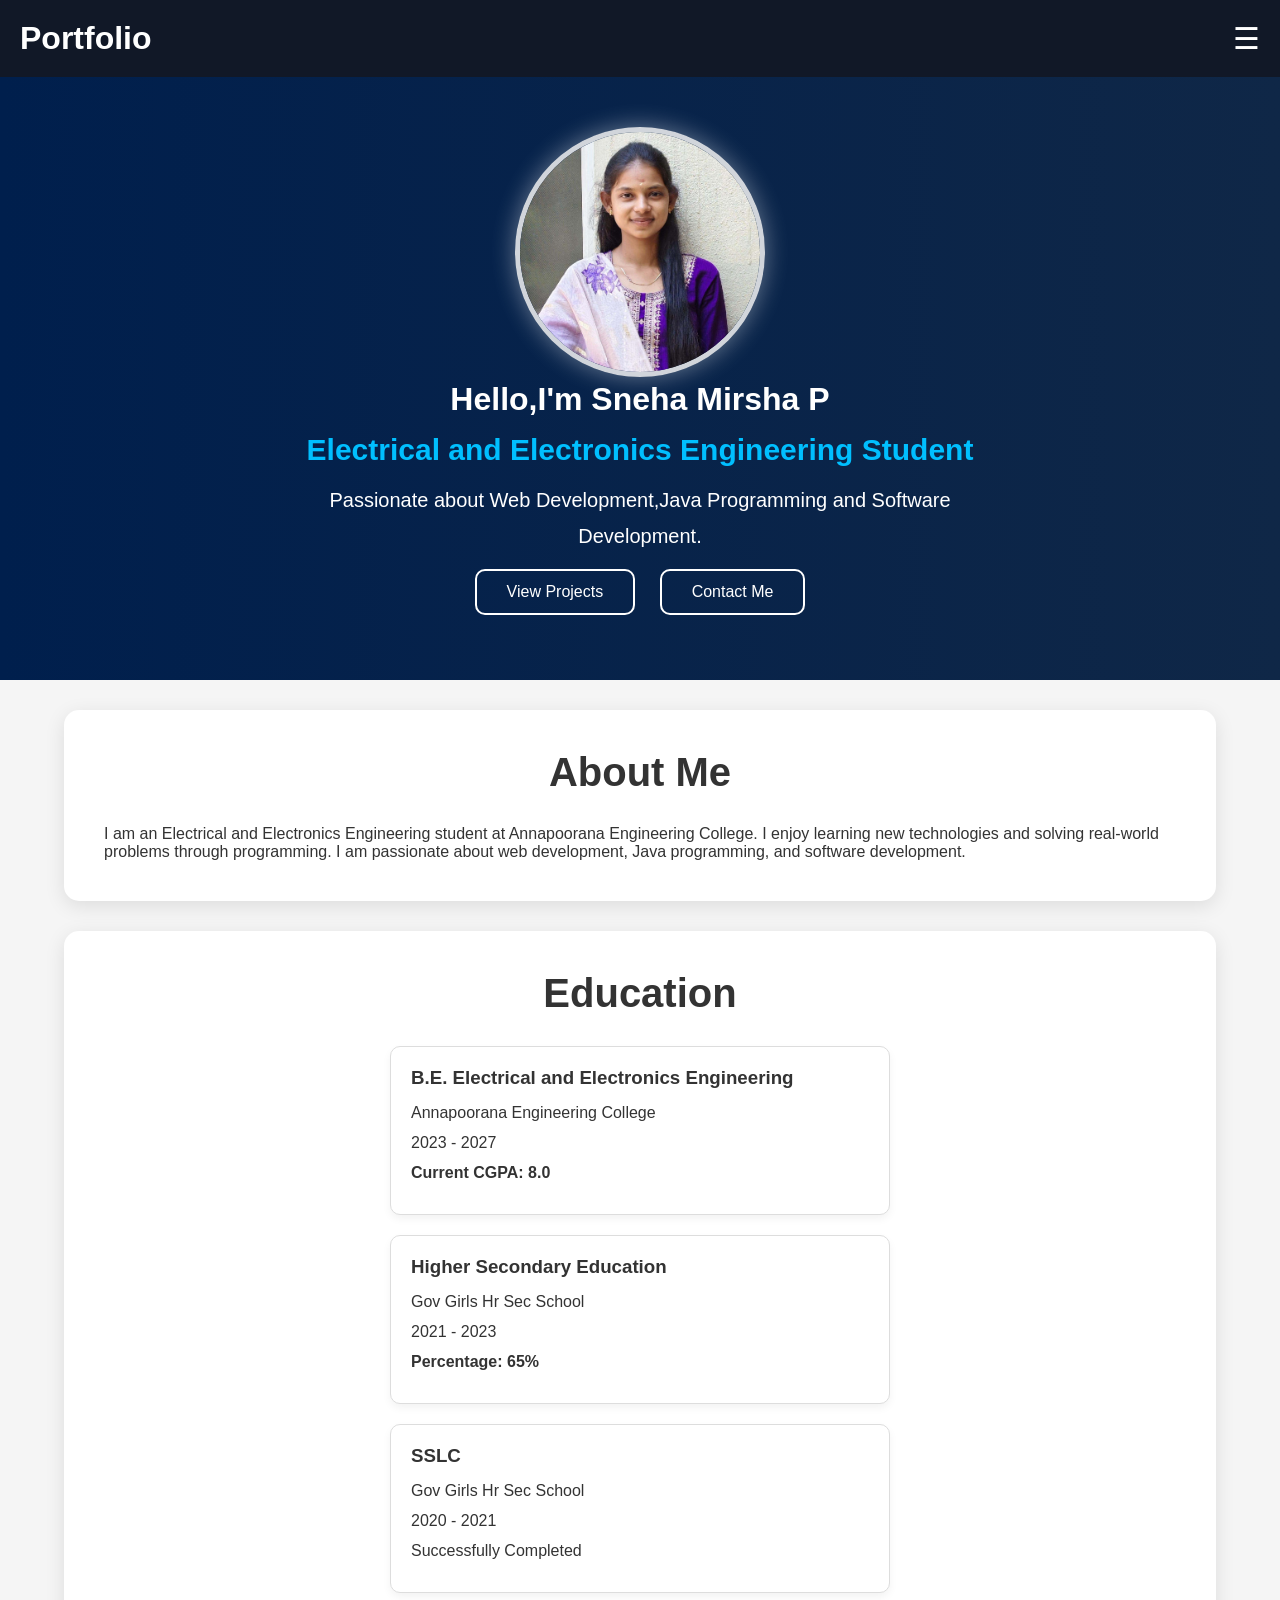
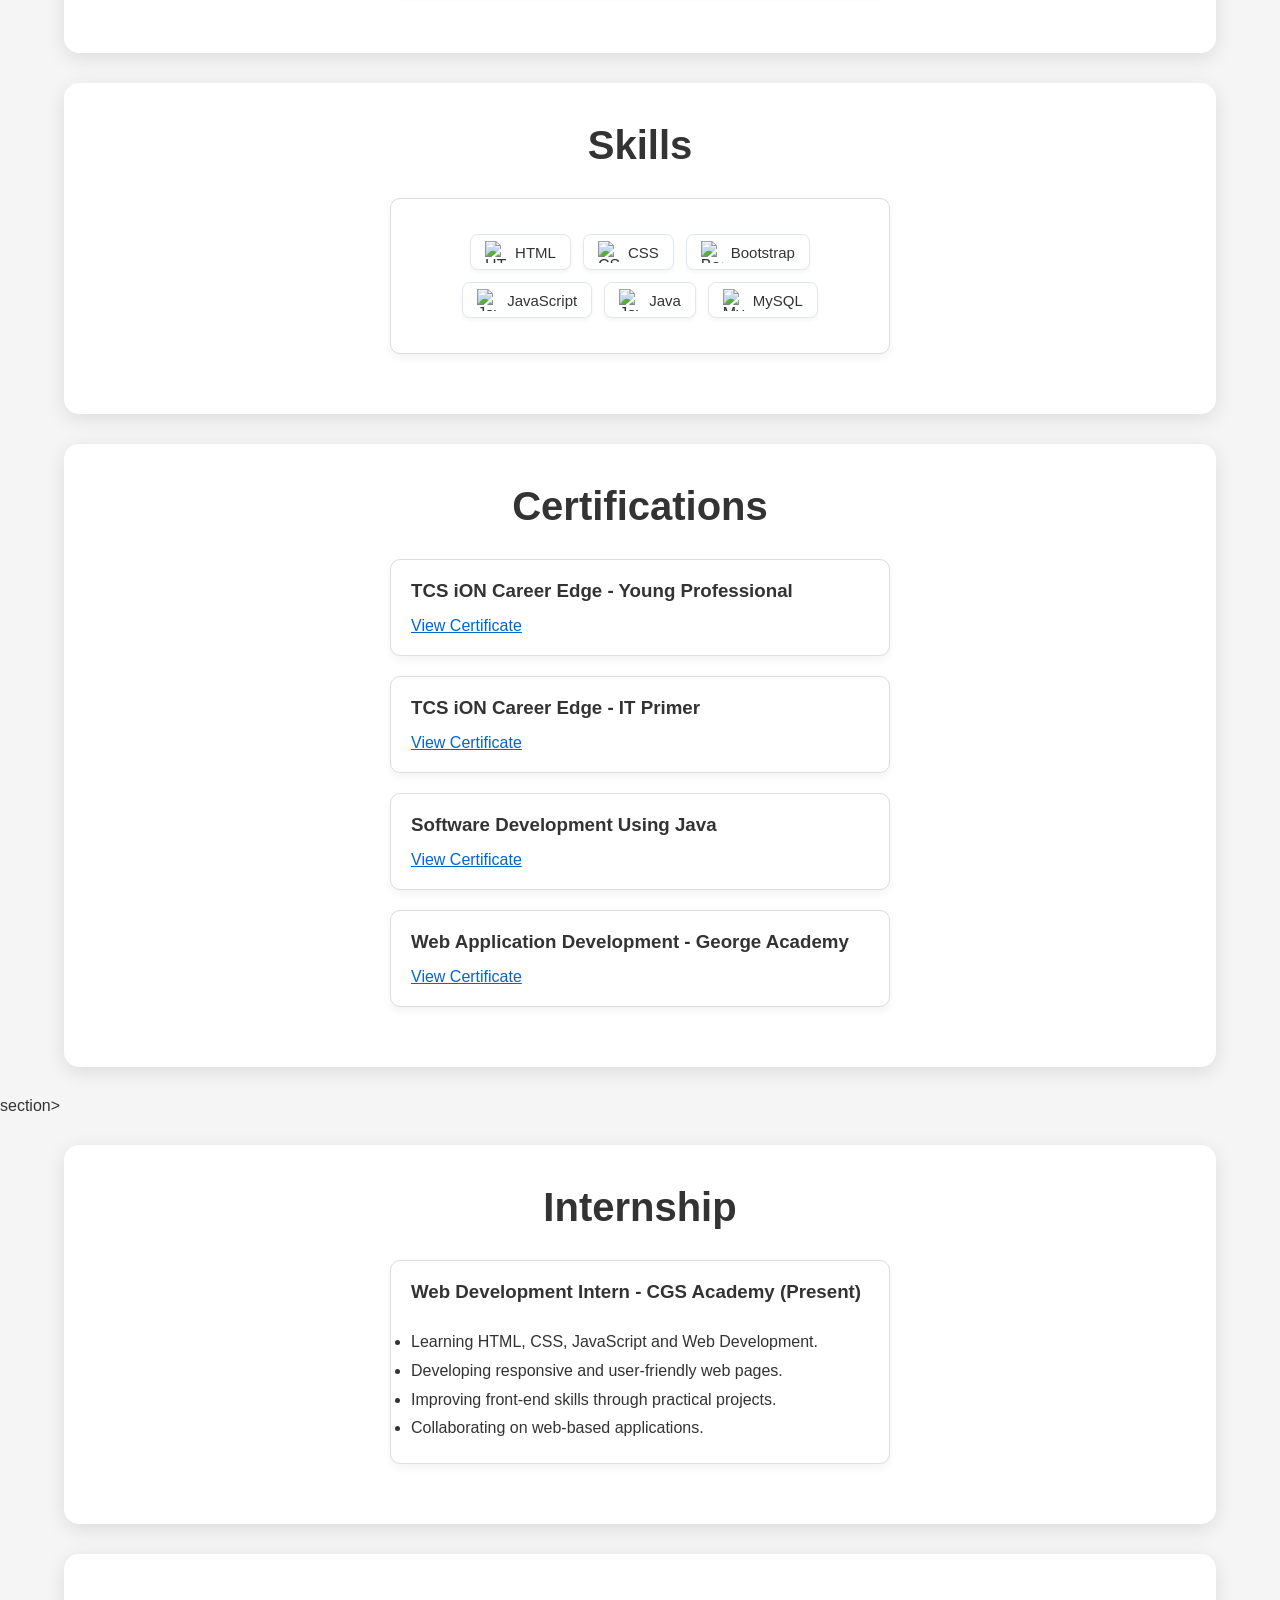
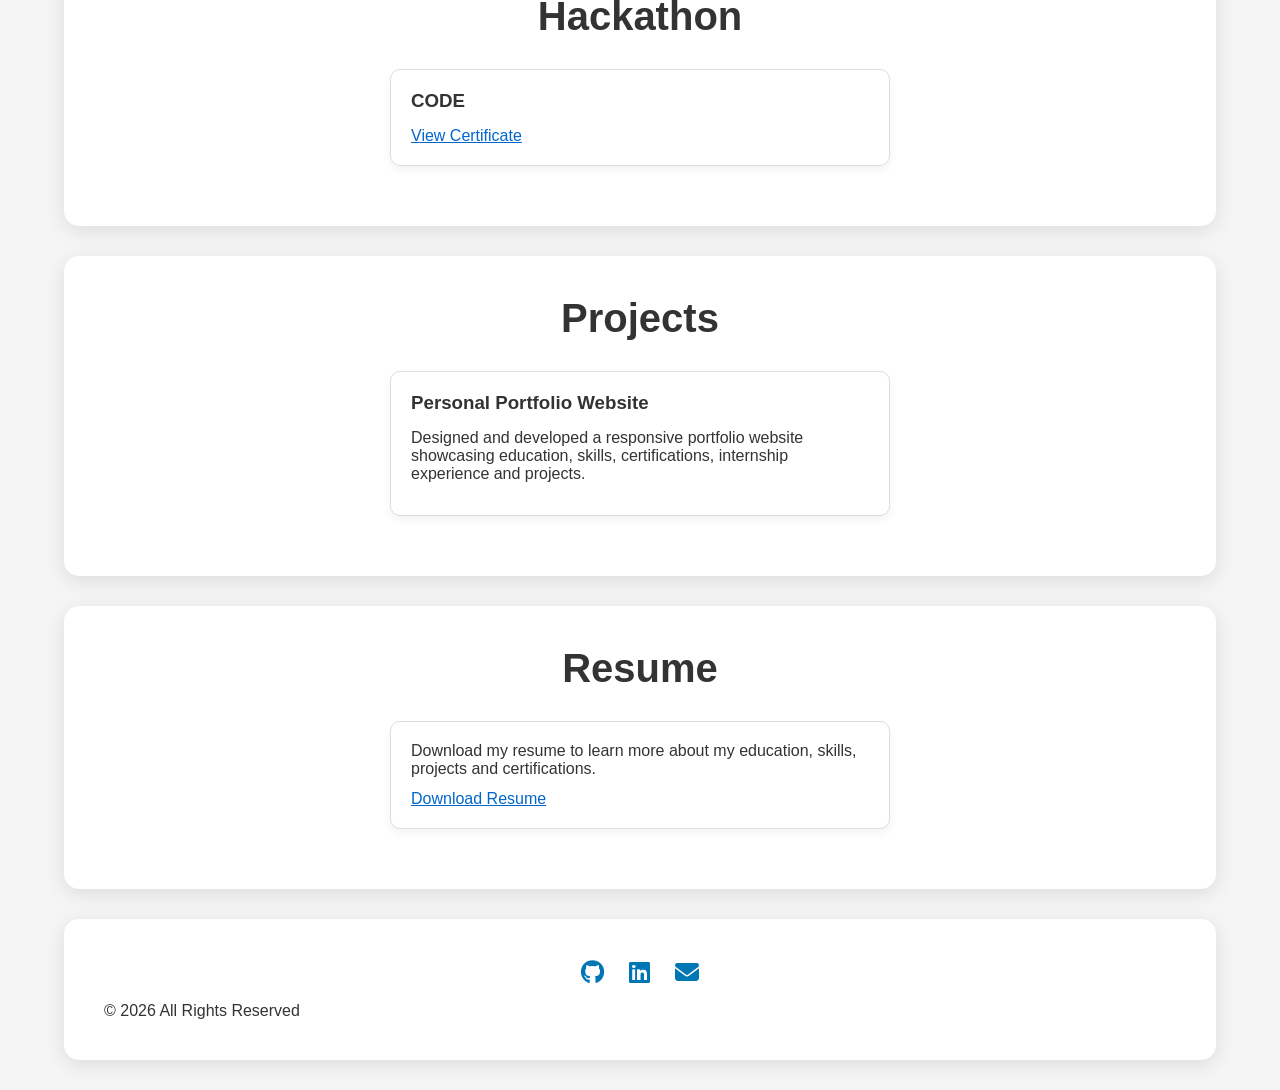
==== commit c9e49613: "updated skills" ====
--- a/index.html
+++ b/index.html
@@ -58,7 +58,43 @@
 <section>
     <h2>Skills</h2>
     <div class="card">
-        HTML, CSS, JavaScript, Java, MySQL
+        <div class="skills-container">
+          <!-- HTML -->
+          <div class="skill-badge">
+            <img src="https://cdn.jsdelivr.net/gh/devicons/devicon/icons/html5/html5-original.svg" alt="HTML" />
+            <span>HTML</span>
+          </div>
+        
+          <!-- CSS -->
+          <div class="skill-badge">
+            <img src="https://cdn.jsdelivr.net/gh/devicons/devicon/icons/css3/css3-original.svg" alt="CSS" />
+            <span>CSS</span>
+          </div>
+        
+          <!-- Bootstrap -->
+          <div class="skill-badge">
+            <img src="https://cdn.jsdelivr.net/gh/devicons/devicon/icons/bootstrap/bootstrap-original.svg" alt="Bootstrap" />
+            <span>Bootstrap</span>
+          </div>
+        
+          <!-- JavaScript -->
+          <div class="skill-badge">
+            <img src="https://cdn.jsdelivr.net/gh/devicons/devicon/icons/javascript/javascript-original.svg" alt="JavaScript" />
+            <span>JavaScript</span>
+          </div>
+        
+          <!-- Java -->
+          <div class="skill-badge">
+            <img src="https://cdn.jsdelivr.net/gh/devicons/devicon/icons/java/java-original.svg" alt="Java" />
+            <span>Java</span>
+          </div>
+        
+          <!-- MySQL -->
+          <div class="skill-badge">
+            <img src="https://cdn.jsdelivr.net/gh/devicons/devicon/icons/mysql/mysql-original.svg" alt="MySQL" />
+            <span>MySQL</span>
+          </div>
+        </div>
     </div>
 </section>
 
--- a/style.css
+++ b/style.css
@@ -221,3 +221,39 @@
     font-size: 14px;
     margin: 0;
 }
+.skills-container {
+  display: flex;
+  flex-wrap: wrap;
+  justify-content: center;
+  gap: 12px;
+  padding: 15px 0;
+}
+
+.skill-badge {
+  display: inline-flex;
+  align-items: center;
+  gap: 8px;
+  padding: 6px 14px;
+  background-color: #ffffff;
+  border: 1px solid #e2e8f0;
+  border-radius: 8px;
+  box-shadow: 0 2px 4px rgba(0, 0, 0, 0.05);
+  transition: all 0.3s ease;
+}
+
+.skill-badge:hover {
+  transform: translateY(-2px);
+  box-shadow: 0 4px 6px rgba(0, 0, 0, 0.1);
+}
+
+.skill-badge img {
+  width: 22px;
+  height: 22px;
+  object-fit: contain;
+}
+
+.skill-badge span {
+  font-size: 15px;
+  font-weight: 500;
+  color: #333333;
+}
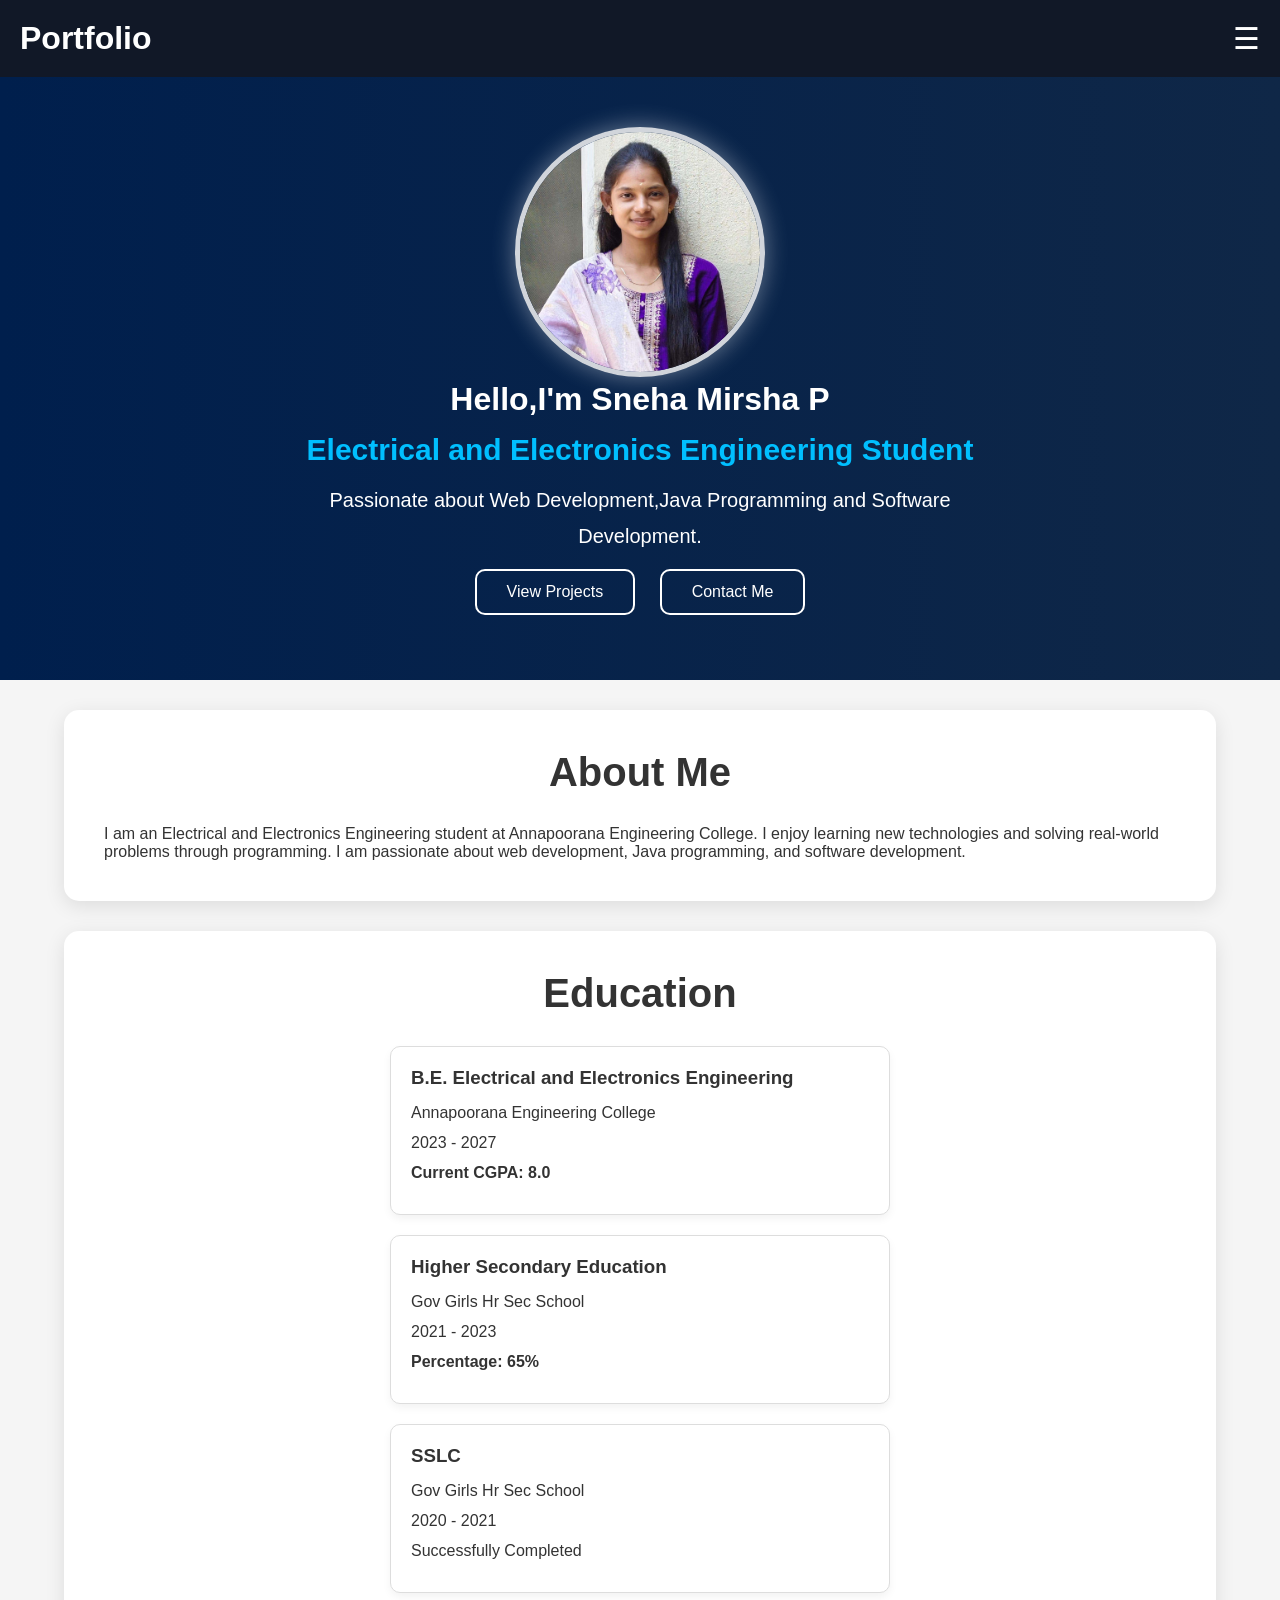
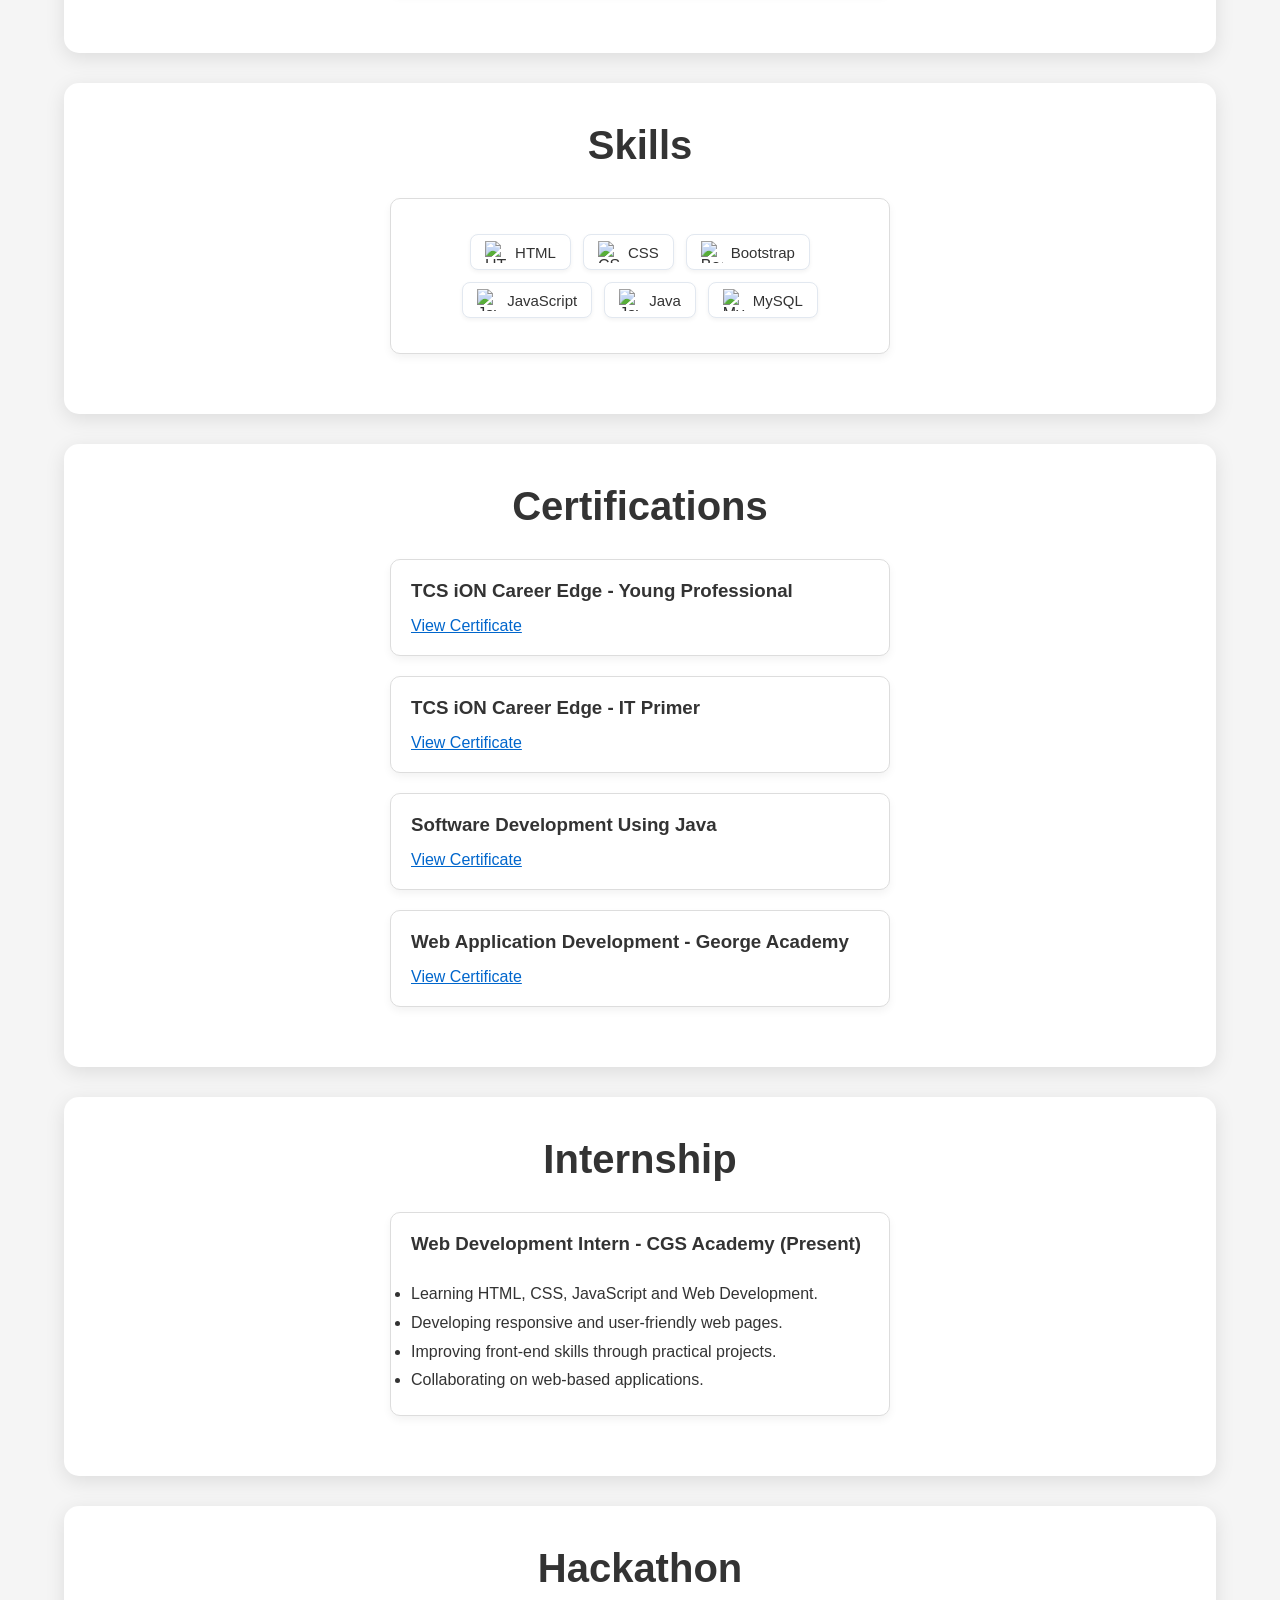
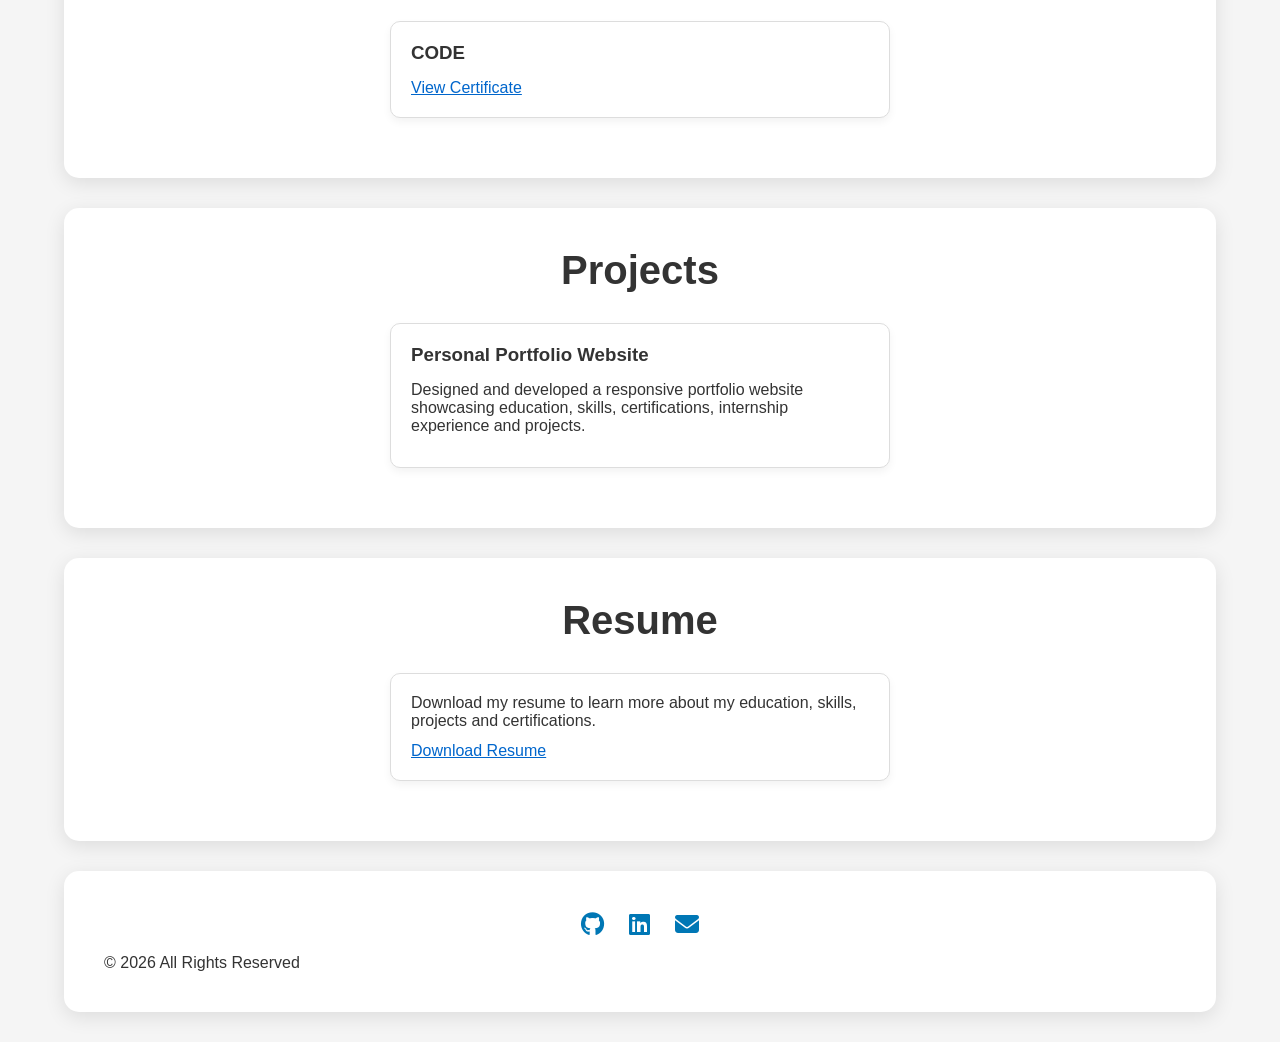
==== commit d181e3f3: "updated skills" ====
--- a/index.html
+++ b/index.html
@@ -129,7 +129,7 @@
         View Certificate
     </a>
 </div>
-</section>section>
+</section>
 <section class="portfolio-section">
     <h2>Internship</h2>
     <div class="card">
